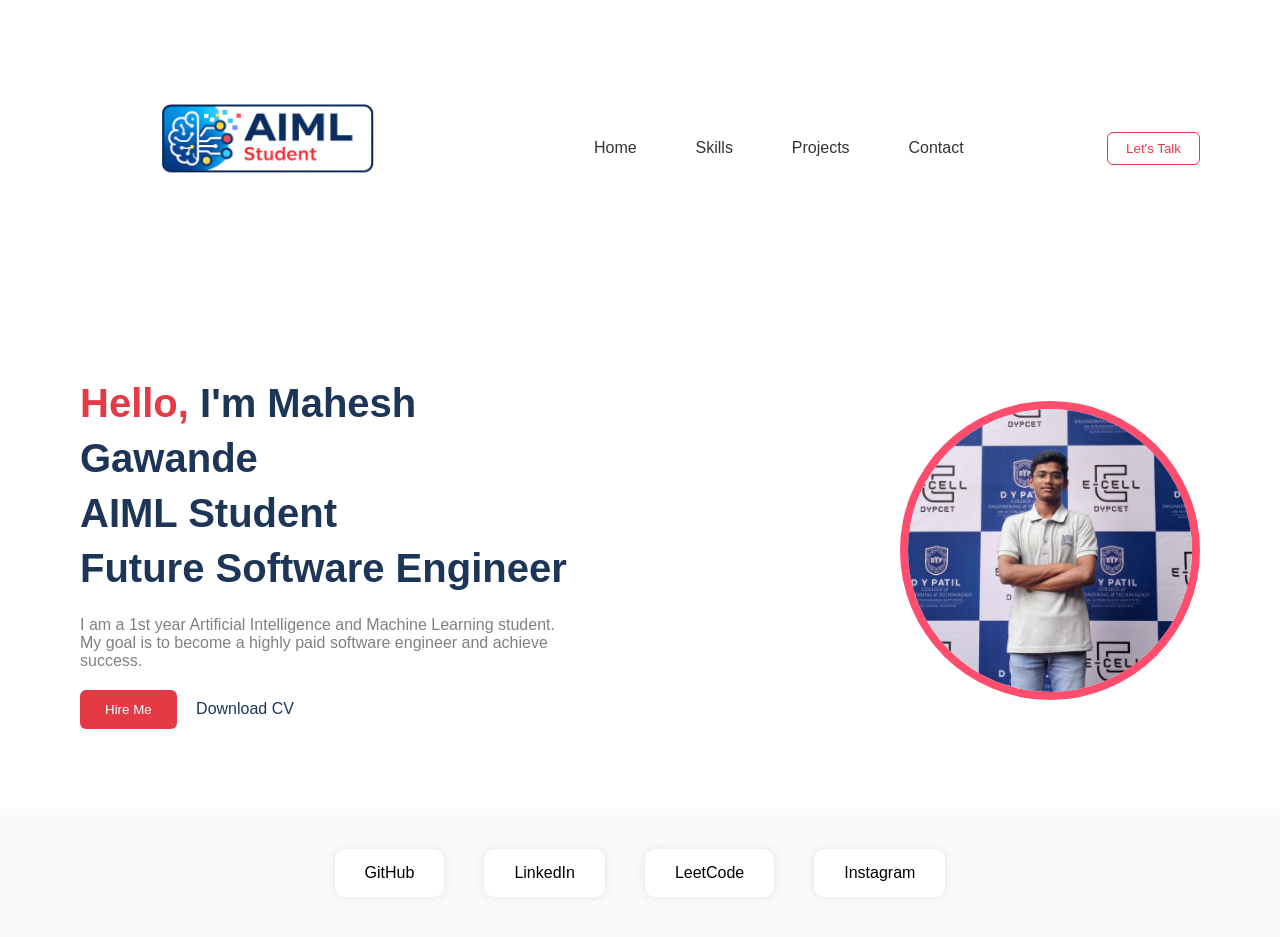
==== index.html @ 3572d0f9 "adding corect logo" ====
<!DOCTYPE html>
<html lang="en">
<head>
<meta charset="UTF-8">
<title>Mahesh Gawande Portfolio</title>

<style>



.logo img{

height:250px;

width:auto;

}



    /* Navbar hover animation */

.nav-links a{
text-decoration:none;
margin:0 15px;
color:#333;
transition:0.3s;
position:relative;
}

/* hover effect */

.nav-links a:hover{

color:#e63946;

transform:translateY(-5px);

}


/* Button hover */

.talk-btn{

border:1px solid #e63946;
padding:8px 18px;
border-radius:6px;
color:#e63946;
background:white;
cursor:pointer;

transition:0.3s;

}


.talk-btn:hover{

background:#e63946;

color:white;

transform:translateY(-5px);

}


/* Hire button */

.hire{

background:#e63946;
color:white;
border:none;
padding:12px 25px;
border-radius:6px;
cursor:pointer;

transition:0.3s;

}


.hire:hover{

transform:translateY(-5px);

box-shadow:0 10px 20px rgba(0,0,0,0.2);

}


/* Social hover */

.social div{

background:white;
padding:15px 30px;
border-radius:10px;
box-shadow:0 0 10px rgba(0,0,0,0.1);

transition:0.3s;

cursor:pointer;

}


.social div:hover{

transform:translateY(-8px);

color:#e63946;

box-shadow:0 15px 25px rgba(0,0,0,0.2);

}

*{
margin:0;
padding:0;
box-sizing:border-box;
font-family: Arial, Helvetica, sans-serif;
}

body{
background:#f5f5f5;
}

/* Navbar */

.navbar{
display:flex;
justify-content:space-between;
align-items:center;
padding:20px 80px;
background:white;
}

.logo{
font-weight:bold;
font-size:22px;
color:#e63946;
}

.nav-links a{
text-decoration:none;
margin:0 25px;
color:#333;
}

.talk-btn{
border:1px solid #e63946;
padding:8px 18px;
border-radius:6px;
color:#e63946;
background:white;
cursor:pointer;
}

/* Hero */

.hero{
display:flex;
justify-content:space-between;
align-items:center;
padding:80px;
background:white;
}

.hero-text{
max-width:500px;
}

.hero-text h1{
font-size:40px;
line-height:55px;
color:#1d3557;
}

.hero-text span{
color:#e63946;
}

.hero-text p{
margin:20px 0;
color:gray;
}

.buttons{
margin-top:20px;
}

.hire{
background:#e63946;
color:white;
border:none;
padding:12px 25px;
border-radius:6px;
cursor:pointer;
}

.cv{
margin-left:15px;
text-decoration:none;
color:#1d3557;
}

/* Image */

.hero-img img{
width:300px;
border-radius:50%;
border:8px solid #ff4d6d;
}

/* Social */

.social{
display:flex;
justify-content:center;
gap:40px;
padding:40px;
background:#fafafa;
}

.social div{
background:white;
padding:15px 30px;
border-radius:10px;
box-shadow:0 0 10px rgba(0,0,0,0.1);
}

</style>

</head>
<body>


<!-- Navbar -->

<div class="navbar">

<div class="logo">
<img src="aiml logo.png" alt="aiml logo">
</div>

<div class="nav-links">
<a href="#">Home</a>&nbsp;
<a href="#">Skills</a>&nbsp;
<a href="#">Projects</a>&nbsp;
<a href="#">Contact</a>&nbsp;
</div>

<button class="talk-btn">Let's Talk</button>

</div>



<!-- Hero -->

<div class="hero">

<div class="hero-text">

<h1>

<span>Hello,</span> I'm Mahesh Gawande <br>

AIML Student <br>

Future Software Engineer

</h1>

<p>

I am a 1st year Artificial Intelligence and Machine Learning student.
My goal is to become a highly paid software engineer and achieve success.

</p>

<div class="buttons">

<button class="hire">Hire Me</button>

<a href="#" class="cv">Download CV</a>

</div>

</div>


<div class="hero-img">

<img src="maheshpp.jpg" alt="Mahesh">

</div>

</div>



<!-- Social -->

<div class="social">

<div>GitHub</div>

<div>LinkedIn</div>

<div>LeetCode</div>

<div>Instagram</div>

</div>


</body>
</html>
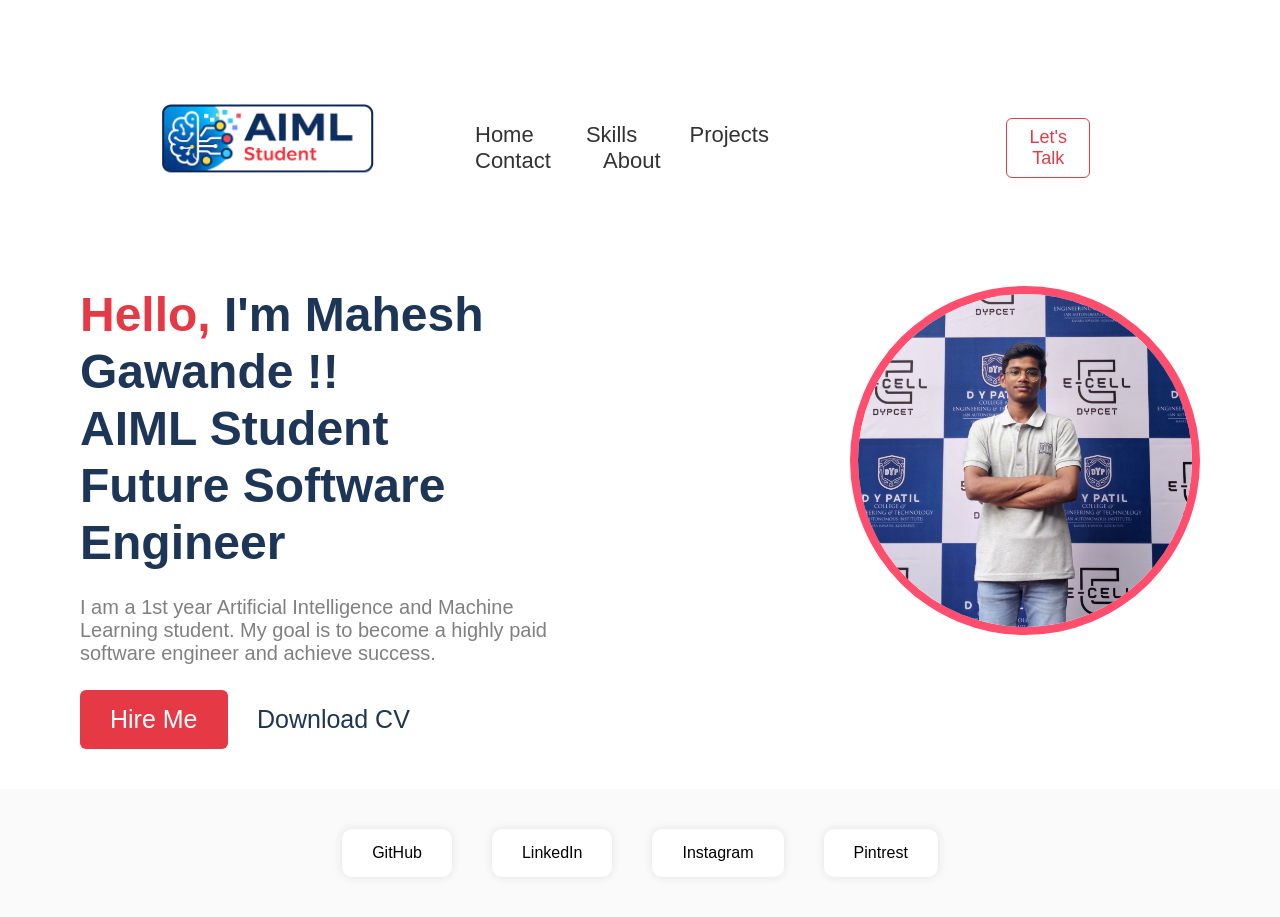
==== commit ceb6e8a7: "updated portfolio" ====
--- a/index.html
+++ b/index.html
@@ -111,7 +111,7 @@
 
 transform:translateY(-8px);
 
-color:#e63946;
+color:#cf5660;
 
 box-shadow:0 15px 25px rgba(0,0,0,0.2);
 
@@ -125,7 +125,7 @@
 }
 
 body{
-background:#f5f5f5;
+background:#ffffff;
 }
 
 /* Navbar */
@@ -136,17 +136,22 @@
 align-items:center;
 padding:20px 80px;
 background:white;
+font-size: 22px;
 }
 
 .logo{
 font-weight:bold;
-font-size:22px;
-color:#e63946;
+font-size:25px;
+color:#e63946;
+}
+
+.nav-links{
+margin-right:200px;
 }
 
 .nav-links a{
 text-decoration:none;
-margin:0 25px;
+margin:0 20px;
 color:#333;
 }
 
@@ -157,8 +162,10 @@
 color:#e63946;
 background:white;
 cursor:pointer;
-}
-
+margin-right:110px;
+font-size: 18px;
+
+}
 /* Hero */
 
 .hero{
@@ -167,15 +174,17 @@
 align-items:center;
 padding:80px;
 background:white;
+
 }
 
 .hero-text{
 max-width:500px;
+margin-top:-90px;
 }
 
 .hero-text h1{
-font-size:40px;
-line-height:55px;
+font-size:48px;
+line-height:57px;
 color:#1d3557;
 }
 
@@ -184,35 +193,39 @@
 }
 
 .hero-text p{
-margin:20px 0;
+margin:25px 0;
 color:gray;
+font-size:20px;
 }
 
 .buttons{
-margin-top:20px;
+margin-top:10px;
 }
 
 .hire{
 background:#e63946;
 color:white;
 border:none;
-padding:12px 25px;
+padding:15px 30px;
 border-radius:6px;
 cursor:pointer;
+font-size: 25px;
 }
 
 .cv{
-margin-left:15px;
+margin-left:25px;
 text-decoration:none;
 color:#1d3557;
+font-size: 25px;
 }
 
 /* Image */
 
 .hero-img img{
-width:300px;
+width:350px;
 border-radius:50%;
 border:8px solid #ff4d6d;
+margin-top:-200px;
 }
 
 /* Social */
@@ -223,6 +236,7 @@
 gap:40px;
 padding:40px;
 background:#fafafa;
+margin-top:-40px;
 }
 
 .social div{
@@ -251,6 +265,7 @@
 <a href="#">Skills</a>&nbsp;
 <a href="#">Projects</a>&nbsp;
 <a href="#">Contact</a>&nbsp;
+<a href="#">About</a>
 </div>
 
 <button class="talk-btn">Let's Talk</button>
@@ -267,7 +282,7 @@
 
 <h1>
 
-<span>Hello,</span> I'm Mahesh Gawande <br>
+<span>Hello,</span> I'm Mahesh Gawande !!<br>
 
 AIML Student <br>
 
@@ -311,9 +326,9 @@
 
 <div>LinkedIn</div>
 
-<div>LeetCode</div>
-
 <div>Instagram</div>
+
+<div>Pintrest</div>
 
 </div>
 
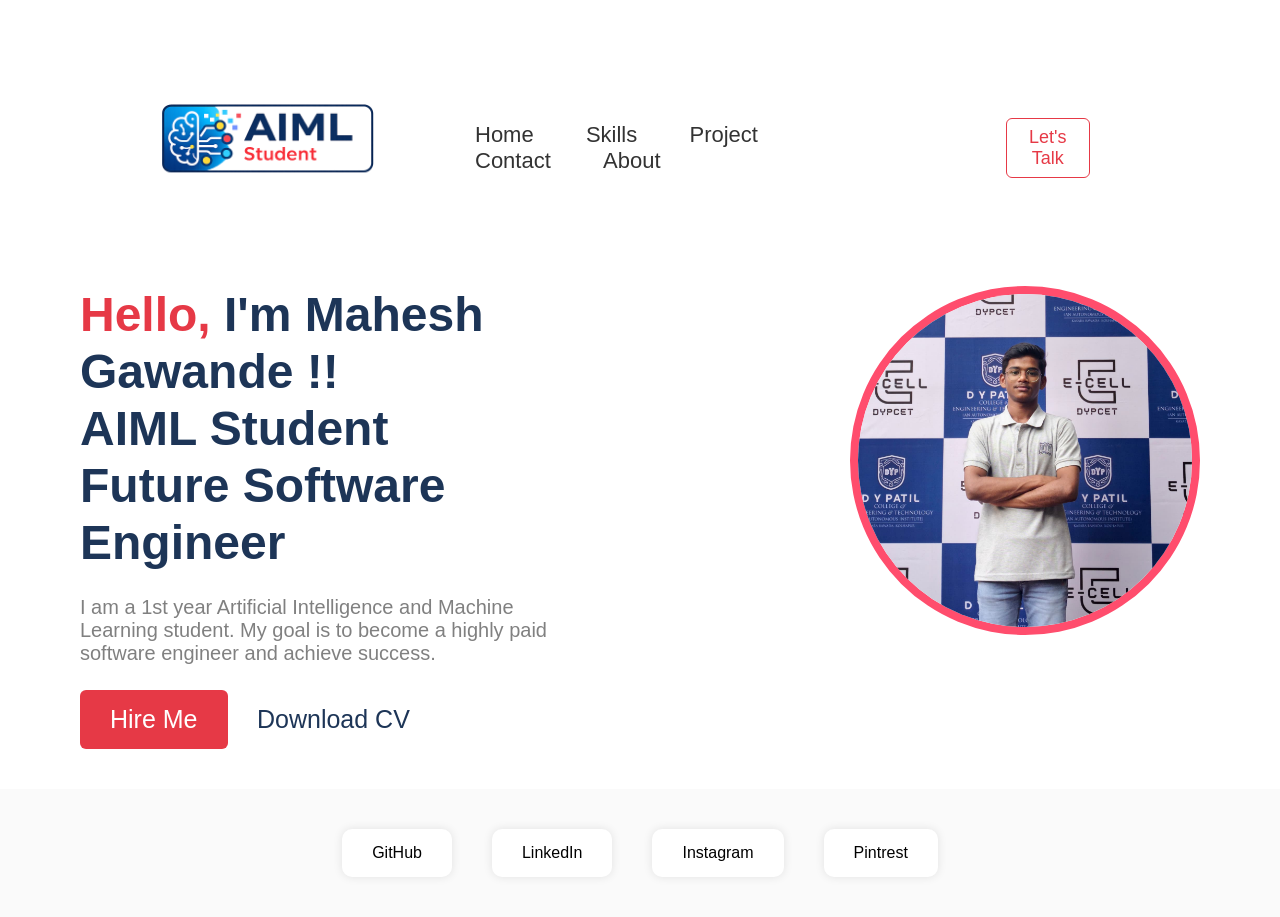
==== commit e4be667f: "adding details" ====
--- a/index.html
+++ b/index.html
@@ -246,6 +246,87 @@
 box-shadow:0 0 10px rgba(0,0,0,0.1);
 }
 
+
+/* ===== PAGE LOAD ANIMATION ===== */
+
+.hero-text{
+animation: slideLeft 1.5s ease forwards;
+opacity:0;
+}
+
+.hero-img{
+animation: slideRight 1.5s ease forwards;
+opacity:0;
+}
+
+.navbar{
+animation: slideDown 1s ease forwards;
+opacity:0;
+}
+
+.social{
+animation: slideUp 1.5s ease forwards;
+opacity:0;
+}
+
+/* KEYFRAMES */
+
+@keyframes slideLeft{
+
+from{
+transform:translateX(-200px);
+opacity:0;
+}
+
+to{
+transform:translateX(0);
+opacity:1;
+}
+
+}
+
+@keyframes slideRight{
+
+from{
+transform:translateX(200px);
+opacity:0;
+}
+
+to{
+transform:translateX(0);
+opacity:1;
+}
+
+}
+
+@keyframes slideDown{
+
+from{
+transform:translateY(-100px);
+opacity:0;
+}
+
+to{
+transform:translateY(0);
+opacity:1;
+}
+
+}
+
+@keyframes slideUp{
+
+from{
+transform:translateY(100px);
+opacity:0;
+}
+
+to{
+transform:translateY(0);
+opacity:1;
+}
+
+}
+
 </style>
 
 </head>
@@ -262,11 +343,13 @@
 
 <div class="nav-links">
 <a href="#">Home</a>&nbsp;
-<a href="#">Skills</a>&nbsp;
-<a href="#">Projects</a>&nbsp;
-<a href="#">Contact</a>&nbsp;
+<a href="/portfolio/skills.html">Skills</a>&nbsp;
+<a href="/Portfolio/projects/project.html">Project</a>&nbsp;
+<a href="/Portfolio/contacts.html">Contact</a>&nbsp;
 <a href="#">About</a>
 </div>
+
+
 
 <button class="talk-btn">Let's Talk</button>
 
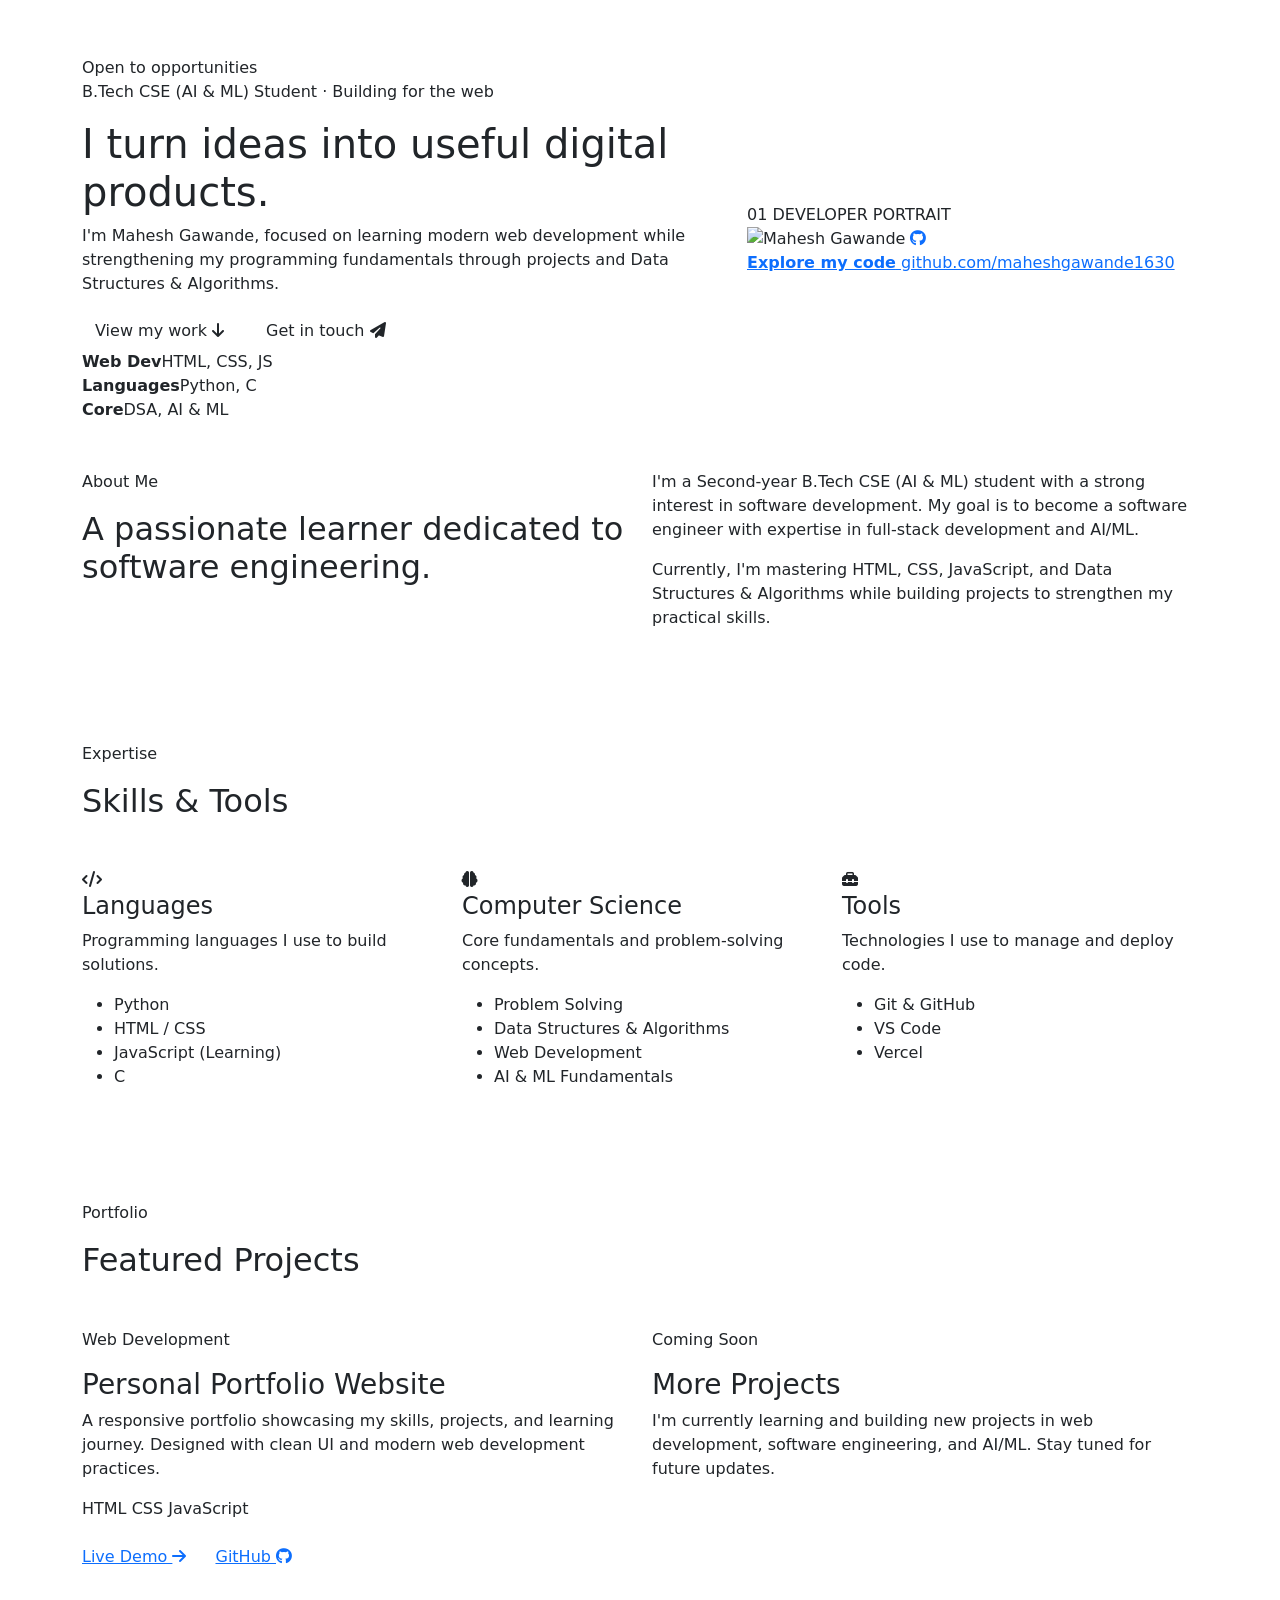
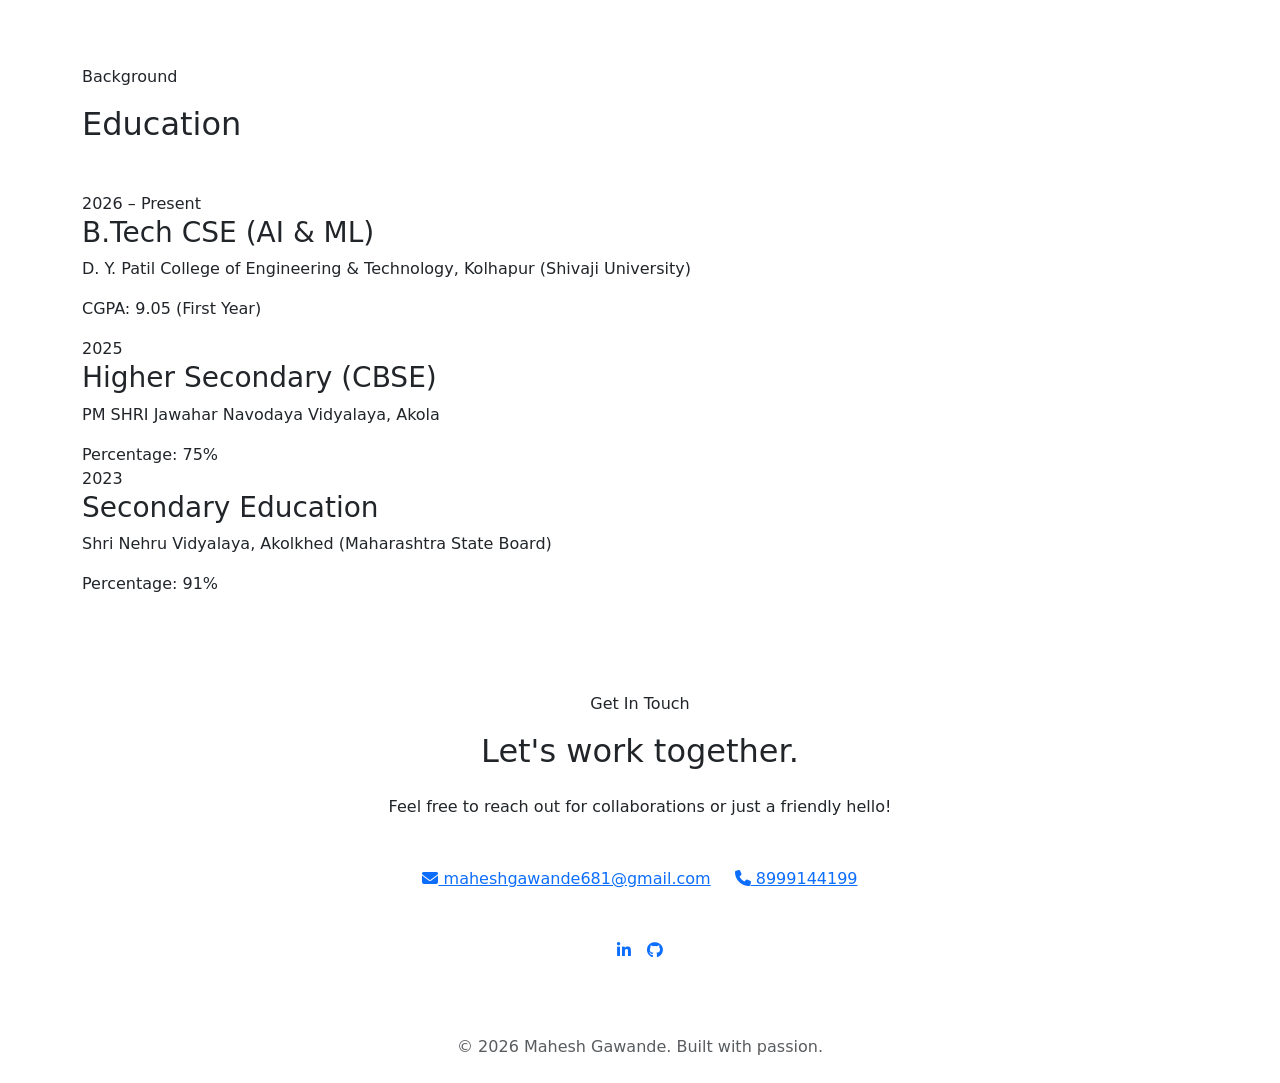
==== commit b93cef26: "Initial portfolio" ====
--- a/index.html
+++ b/index.html
@@ -1,420 +1,274 @@
 <!DOCTYPE html>
 <html lang="en">
 <head>
-<meta charset="UTF-8">
-<title>Mahesh Gawande Portfolio</title>
-
-<style>
-
-
-
-.logo img{
-
-height:250px;
-
-width:auto;
-
-}
-
-
-
-    /* Navbar hover animation */
-
-.nav-links a{
-text-decoration:none;
-margin:0 15px;
-color:#333;
-transition:0.3s;
-position:relative;
-}
-
-/* hover effect */
-
-.nav-links a:hover{
-
-color:#e63946;
-
-transform:translateY(-5px);
-
-}
-
-
-/* Button hover */
-
-.talk-btn{
-
-border:1px solid #e63946;
-padding:8px 18px;
-border-radius:6px;
-color:#e63946;
-background:white;
-cursor:pointer;
-
-transition:0.3s;
-
-}
-
-
-.talk-btn:hover{
-
-background:#e63946;
-
-color:white;
-
-transform:translateY(-5px);
-
-}
-
-
-/* Hire button */
-
-.hire{
-
-background:#e63946;
-color:white;
-border:none;
-padding:12px 25px;
-border-radius:6px;
-cursor:pointer;
-
-transition:0.3s;
-
-}
-
-
-.hire:hover{
-
-transform:translateY(-5px);
-
-box-shadow:0 10px 20px rgba(0,0,0,0.2);
-
-}
-
-
-/* Social hover */
-
-.social div{
-
-background:white;
-padding:15px 30px;
-border-radius:10px;
-box-shadow:0 0 10px rgba(0,0,0,0.1);
-
-transition:0.3s;
-
-cursor:pointer;
-
-}
-
-
-.social div:hover{
-
-transform:translateY(-8px);
-
-color:#cf5660;
-
-box-shadow:0 15px 25px rgba(0,0,0,0.2);
-
-}
-
-*{
-margin:0;
-padding:0;
-box-sizing:border-box;
-font-family: Arial, Helvetica, sans-serif;
-}
-
-body{
-background:#ffffff;
-}
-
-/* Navbar */
-
-.navbar{
-display:flex;
-justify-content:space-between;
-align-items:center;
-padding:20px 80px;
-background:white;
-font-size: 22px;
-}
-
-.logo{
-font-weight:bold;
-font-size:25px;
-color:#e63946;
-}
-
-.nav-links{
-margin-right:200px;
-}
-
-.nav-links a{
-text-decoration:none;
-margin:0 20px;
-color:#333;
-}
-
-.talk-btn{
-border:1px solid #e63946;
-padding:8px 18px;
-border-radius:6px;
-color:#e63946;
-background:white;
-cursor:pointer;
-margin-right:110px;
-font-size: 18px;
-
-}
-/* Hero */
-
-.hero{
-display:flex;
-justify-content:space-between;
-align-items:center;
-padding:80px;
-background:white;
-
-}
-
-.hero-text{
-max-width:500px;
-margin-top:-90px;
-}
-
-.hero-text h1{
-font-size:48px;
-line-height:57px;
-color:#1d3557;
-}
-
-.hero-text span{
-color:#e63946;
-}
-
-.hero-text p{
-margin:25px 0;
-color:gray;
-font-size:20px;
-}
-
-.buttons{
-margin-top:10px;
-}
-
-.hire{
-background:#e63946;
-color:white;
-border:none;
-padding:15px 30px;
-border-radius:6px;
-cursor:pointer;
-font-size: 25px;
-}
-
-.cv{
-margin-left:25px;
-text-decoration:none;
-color:#1d3557;
-font-size: 25px;
-}
-
-/* Image */
-
-.hero-img img{
-width:350px;
-border-radius:50%;
-border:8px solid #ff4d6d;
-margin-top:-200px;
-}
-
-/* Social */
-
-.social{
-display:flex;
-justify-content:center;
-gap:40px;
-padding:40px;
-background:#fafafa;
-margin-top:-40px;
-}
-
-.social div{
-background:white;
-padding:15px 30px;
-border-radius:10px;
-box-shadow:0 0 10px rgba(0,0,0,0.1);
-}
-
-
-/* ===== PAGE LOAD ANIMATION ===== */
-
-.hero-text{
-animation: slideLeft 1.5s ease forwards;
-opacity:0;
-}
-
-.hero-img{
-animation: slideRight 1.5s ease forwards;
-opacity:0;
-}
-
-.navbar{
-animation: slideDown 1s ease forwards;
-opacity:0;
-}
-
-.social{
-animation: slideUp 1.5s ease forwards;
-opacity:0;
-}
-
-/* KEYFRAMES */
-
-@keyframes slideLeft{
-
-from{
-transform:translateX(-200px);
-opacity:0;
-}
-
-to{
-transform:translateX(0);
-opacity:1;
-}
-
-}
-
-@keyframes slideRight{
-
-from{
-transform:translateX(200px);
-opacity:0;
-}
-
-to{
-transform:translateX(0);
-opacity:1;
-}
-
-}
-
-@keyframes slideDown{
-
-from{
-transform:translateY(-100px);
-opacity:0;
-}
-
-to{
-transform:translateY(0);
-opacity:1;
-}
-
-}
-
-@keyframes slideUp{
-
-from{
-transform:translateY(100px);
-opacity:0;
-}
-
-to{
-transform:translateY(0);
-opacity:1;
-}
-
-}
-
-</style>
-
+    <meta charset="UTF-8">
+    <meta name="viewport" content="width=device-width, initial-scale=1.0">
+    <title>Mahesh Gawande | B.Tech CSE (AI & ML) Student | Portfolio</title>
+    
+    <!-- Google Fonts -->
+    <link rel="preconnect" href="https://fonts.googleapis.com">
+    <link rel="preconnect" href="https://fonts.gstatic.com" crossorigin>
+    <link href="https://fonts.googleapis.com/css2?family=DM+Sans:wght@400;500;600;700&family=Manrope:wght@400;500;600;700;800&display=swap" rel="stylesheet">
+    
+    <!-- Bootstrap CSS (Reference used Bootstrap for layout) -->
+    <link href="https://cdn.jsdelivr.net/npm/bootstrap@5.3.0/dist/css/bootstrap.min.css" rel="stylesheet">
+    
+    <!-- Font Awesome -->
+    <link rel="stylesheet" href="https://cdnjs.cloudflare.com/ajax/libs/font-awesome/6.5.1/css/all.min.css">
+    
+    <!-- Custom CSS -->
+    <link rel="stylesheet" href="styles.css">
 </head>
 <body>
-
-
-<!-- Navbar -->
-
-<div class="navbar">
-
-<div class="logo">
-<img src="aiml logo.png" alt="aiml logo">
-</div>
-
-<div class="nav-links">
-<a href="#">Home</a>&nbsp;
-<a href="/portfolio/skills.html">Skills</a>&nbsp;
-<a href="/Portfolio/projects/project.html">Project</a>&nbsp;
-<a href="/Portfolio/contacts.html">Contact</a>&nbsp;
-<a href="#">About</a>
-</div>
-
-
-
-<button class="talk-btn">Let's Talk</button>
-
-</div>
-
-
-
-<!-- Hero -->
-
-<div class="hero">
-
-<div class="hero-text">
-
-<h1>
-
-<span>Hello,</span> I'm Mahesh Gawande !!<br>
-
-AIML Student <br>
-
-Future Software Engineer
-
-</h1>
-
-<p>
-
-I am a 1st year Artificial Intelligence and Machine Learning student.
-My goal is to become a highly paid software engineer and achieve success.
-
-</p>
-
-<div class="buttons">
-
-<button class="hire">Hire Me</button>
-
-<a href="#" class="cv">Download CV</a>
-
-</div>
-
-</div>
-
-
-<div class="hero-img">
-
-<img src="maheshpp.jpg" alt="Mahesh">
-
-</div>
-
-</div>
-
-
-
-<!-- Social -->
-
-<div class="social">
-
-<div>GitHub</div>
-
-<div>LinkedIn</div>
-
-<div>Instagram</div>
-
-<div>Pintrest</div>
-
-</div>
-
-
+    <div class="scroll-progress" aria-hidden="true"><span></span></div>
+    
+    <nav class="navbar navbar-expand-lg navbar-dark sticky-top" aria-label="Main navigation">
+        <div class="container">
+            <a class="navbar-brand" href="#home" aria-label="Mahesh Gawande home">
+                <span class="brand-mark">MG</span>
+                <span class="brand-copy">Mahesh Gawande<small>AI & ML Student</small></span>
+            </a>
+            <button class="navbar-toggler" type="button" data-bs-toggle="collapse" data-bs-target="#navbarNav"
+                aria-controls="navbarNav" aria-expanded="false" aria-label="Toggle navigation">
+                <span class="navbar-toggler-icon"></span>
+            </button>
+            <div class="collapse navbar-collapse" id="navbarNav">
+                <ul class="navbar-nav ms-auto">
+                    <li class="nav-item"><a class="nav-link active" href="#home">Home</a></li>
+                    <li class="nav-item"><a class="nav-link" href="#about">About</a></li>
+                    <li class="nav-item"><a class="nav-link" href="#skills">Skills</a></li>
+                    <li class="nav-item"><a class="nav-link" href="#projects">Projects</a></li>
+                    <li class="nav-item"><a class="nav-link" href="#education">Education</a></li>
+                    <li class="nav-item"><a class="nav-link" href="#contact">Contact</a></li>
+                </ul>
+            </div>
+        </div>
+    </nav>
+
+    <main>
+        <section id="home" class="hero-section d-flex align-items-center">
+            <div class="container">
+                <div class="row align-items-center gy-5 flex-column-reverse flex-lg-row">
+                    <div class="col-lg-7 fade-in-up">
+                        <div class="availability-pill"><span></span> Open to opportunities</div>
+                        <p class="hero-kicker">B.Tech CSE (AI & ML) Student · Building for the web</p>
+                        <h1 class="hero-title">I turn ideas into <span>useful digital products.</span></h1>
+                        <p class="hero-description">
+                            I'm Mahesh Gawande, focused on learning modern web development while strengthening my programming fundamentals through projects and Data Structures & Algorithms.
+                        </p>
+                        <div class="hero-actions d-flex gap-3 flex-wrap">
+                            <a href="#projects" class="btn custom-btn custom-btn-primary">
+                                View my work <i class="fa-solid fa-arrow-down"></i>
+                            </a>
+                            <a href="#contact" class="btn custom-btn">
+                                Get in touch <i class="fa-solid fa-paper-plane"></i>
+                            </a>
+                        </div>
+                        <div class="hero-meta">
+                            <div><strong>Web Dev</strong><span>HTML, CSS, JS</span></div>
+                            <div><strong>Languages</strong><span>Python, C</span></div>
+                            <div><strong>Core</strong><span>DSA, AI & ML</span></div>
+                        </div>
+                    </div>
+                    <div class="col-lg-5 fade-in-up">
+                        <div class="hero-portrait-wrapper">
+                            <div class="portrait-frame">
+                                <span class="frame-num">01</span>
+                                <span class="frame-label">DEVELOPER PORTRAIT</span>
+                            </div>
+                            <div class="portrait-image-container">
+                                <img src="assets/myphoto.png" alt="Mahesh Gawande" class="hero-portrait">
+                                <a href="https://github.com/maheshgawande1630" target="_blank" rel="noopener noreferrer" class="github-badge">
+                                    <i class="fa-brands fa-github"></i>
+                                    <div>
+                                        <strong>Explore my code</strong>
+                                        <span>github.com/maheshgawande1630</span>
+                                    </div>
+                                </a>
+                            </div>
+                        </div>
+                    </div>
+                </div>
+            </div>
+        </section>
+
+        <section id="about" class="about-section py-5 section-padding">
+            <div class="container">
+                <div class="row">
+                    <div class="col-lg-6">
+                        <p class="section-kicker">About Me</p>
+                        <h2 class="section-title">A passionate learner dedicated to software engineering.</h2>
+                    </div>
+                    <div class="col-lg-6">
+                        <div class="about-text">
+                            <p>I'm a Second-year B.Tech CSE (AI & ML) student with a strong interest in software development. My goal is to become a software engineer with expertise in full-stack development and AI/ML.</p>
+                            <p>Currently, I'm mastering HTML, CSS, JavaScript, and Data Structures & Algorithms while building projects to strengthen my practical skills.</p>
+                        </div>
+                    </div>
+                </div>
+            </div>
+        </section>
+
+        <section id="skills" class="skills-section bg-alt py-5 section-padding">
+            <div class="container">
+                <p class="section-kicker">Expertise</p>
+                <h2 class="section-title mb-5">Skills & Tools</h2>
+                
+                <div class="row g-4">
+                    <div class="col-md-4">
+                        <div class="skill-card">
+                            <div class="icon"><i class="fa-solid fa-code"></i></div>
+                            <h4>Languages</h4>
+                            <p>Programming languages I use to build solutions.</p>
+                            <ul>
+                                <li>Python</li>
+                                <li>HTML / CSS</li>
+                                <li>JavaScript (Learning)</li>
+                                <li>C</li>
+                            </ul>
+                        </div>
+                    </div>
+                    
+                    <div class="col-md-4">
+                        <div class="skill-card">
+                            <div class="icon"><i class="fa-solid fa-brain"></i></div>
+                            <h4>Computer Science</h4>
+                            <p>Core fundamentals and problem-solving concepts.</p>
+                            <ul>
+                                <li>Problem Solving</li>
+                                <li>Data Structures & Algorithms</li>
+                                <li>Web Development</li>
+                                <li>AI & ML Fundamentals</li>
+                            </ul>
+                        </div>
+                    </div>
+                    
+                    <div class="col-md-4">
+                        <div class="skill-card">
+                            <div class="icon"><i class="fa-solid fa-toolbox"></i></div>
+                            <h4>Tools</h4>
+                            <p>Technologies I use to manage and deploy code.</p>
+                            <ul>
+                                <li>Git & GitHub</li>
+                                <li>VS Code</li>
+                                <li>Vercel</li>
+                            </ul>
+                        </div>
+                    </div>
+                </div>
+            </div>
+        </section>
+
+        <section id="projects" class="projects-section py-5 section-padding">
+            <div class="container">
+                <p class="section-kicker">Portfolio</p>
+                <h2 class="section-title mb-5">Featured Projects</h2>
+                
+                <div class="row g-4">
+                    <!-- Project 1 -->
+                    <div class="col-lg-6">
+                        <div class="project-card">
+                            <div class="project-content">
+                                <p class="project-type">Web Development</p>
+                                <h3>Personal Portfolio Website</h3>
+                                <p class="project-desc">A responsive portfolio showcasing my skills, projects, and learning journey. Designed with clean UI and modern web development practices.</p>
+                                <div class="tech-stack">
+                                    <span>HTML</span>
+                                    <span>CSS</span>
+                                    <span>JavaScript</span>
+                                </div>
+                                <div class="project-links mt-4">
+                                    <a href="https://github.com/maheshgawande1630/Portfolio" target="_blank" class="custom-link">Live Demo <i class="fa-solid fa-arrow-right"></i></a>
+                                    <a href="https://github.com/maheshgawande1630/Portfolio" target="_blank" class="custom-link ms-4">GitHub <i class="fa-brands fa-github"></i></a>
+                                </div>
+                            </div>
+                        </div>
+                    </div>
+
+                    <!-- Project 2 -->
+                    <div class="col-lg-6">
+                        <div class="project-card">
+                            <div class="project-content">
+                                <p class="project-type">Coming Soon</p>
+                                <h3>More Projects</h3>
+                                <p class="project-desc">I'm currently learning and building new projects in web development, software engineering, and AI/ML. Stay tuned for future updates.</p>
+                                <div class="loader mt-4">
+                                    <div class="dot"></div>
+                                    <div class="dot"></div>
+                                    <div class="dot"></div>
+                                </div>
+                            </div>
+                        </div>
+                    </div>
+                </div>
+            </div>
+        </section>
+
+        <section id="education" class="education-section bg-alt py-5 section-padding">
+            <div class="container">
+                <p class="section-kicker">Background</p>
+                <h2 class="section-title mb-5">Education</h2>
+                
+                <div class="timeline">
+                    <!-- Item 1 -->
+                    <div class="timeline-item">
+                        <div class="timeline-date">2026 – Present</div>
+                        <div class="timeline-content">
+                            <h3>B.Tech CSE (AI & ML)</h3>
+                            <p class="institution">D. Y. Patil College of Engineering & Technology, Kolhapur (Shivaji University)</p>
+                            <p class="grade">CGPA: 9.05 (First Year)</p>
+                        </div>
+                    </div>
+                    
+                    <!-- Item 2 -->
+                    <div class="timeline-item">
+                        <div class="timeline-date">2025</div>
+                        <div class="timeline-content">
+                            <h3>Higher Secondary (CBSE)</h3>
+                            <p class="institution">PM SHRI Jawahar Navodaya Vidyalaya, Akola</p>
+                            <span class="score">Percentage: 75%</span>
+                        </div>
+                    </div>
+                    
+                    <!-- Item 3 -->
+                    <div class="timeline-item">
+                        <div class="timeline-date">2023</div>
+                        <div class="timeline-content">
+                            <h3>Secondary Education</h3>
+                            <p class="institution">Shri Nehru Vidyalaya, Akolkhed (Maharashtra State Board)</p>
+                            <span class="score">Percentage: 91%</span>
+                        </div>
+                    </div>
+                </div>
+            </div>
+        </section>
+
+        <section id="contact" class="contact-section py-5 section-padding">
+            <div class="container text-center">
+                <p class="section-kicker">Get In Touch</p>
+                <h2 class="hero-title mb-4">Let's work <span>together.</span></h2>
+                <p class="hero-description mx-auto mb-5">Feel free to reach out for collaborations or just a friendly hello!</p>
+                
+                <div class="contact-details d-flex justify-content-center gap-4 flex-wrap mb-5">
+                    <a href="mailto:maheshgawande681@gmail.com" class="contact-link"><i class="fa-solid fa-envelope"></i> maheshgawande681@gmail.com</a>
+                    <a href="tel:8999144199" class="contact-link"><i class="fa-solid fa-phone"></i> 8999144199</a>
+                </div>
+                
+                <div class="social-links d-flex justify-content-center gap-3">
+                    <a href="https://linkedin.com/in/mahesh-gawande-583196369" target="_blank" class="social-btn"><i class="fa-brands fa-linkedin-in"></i></a>
+                    <a href="https://github.com/maheshgawande1630" target="_blank" class="social-btn"><i class="fa-brands fa-github"></i></a>
+                </div>
+            </div>
+        </section>
+    </main>
+
+    <footer class="footer py-4 text-center">
+        <div class="container">
+            <p class="mb-0 text-muted">&copy; 2026 Mahesh Gawande. Built with passion.</p>
+        </div>
+    </footer>
+
+    <script src="https://cdn.jsdelivr.net/npm/bootstrap@5.3.0/dist/js/bootstrap.bundle.min.js"></script>
+    <script src="script.js"></script>
 </body>
-</html>+</html>
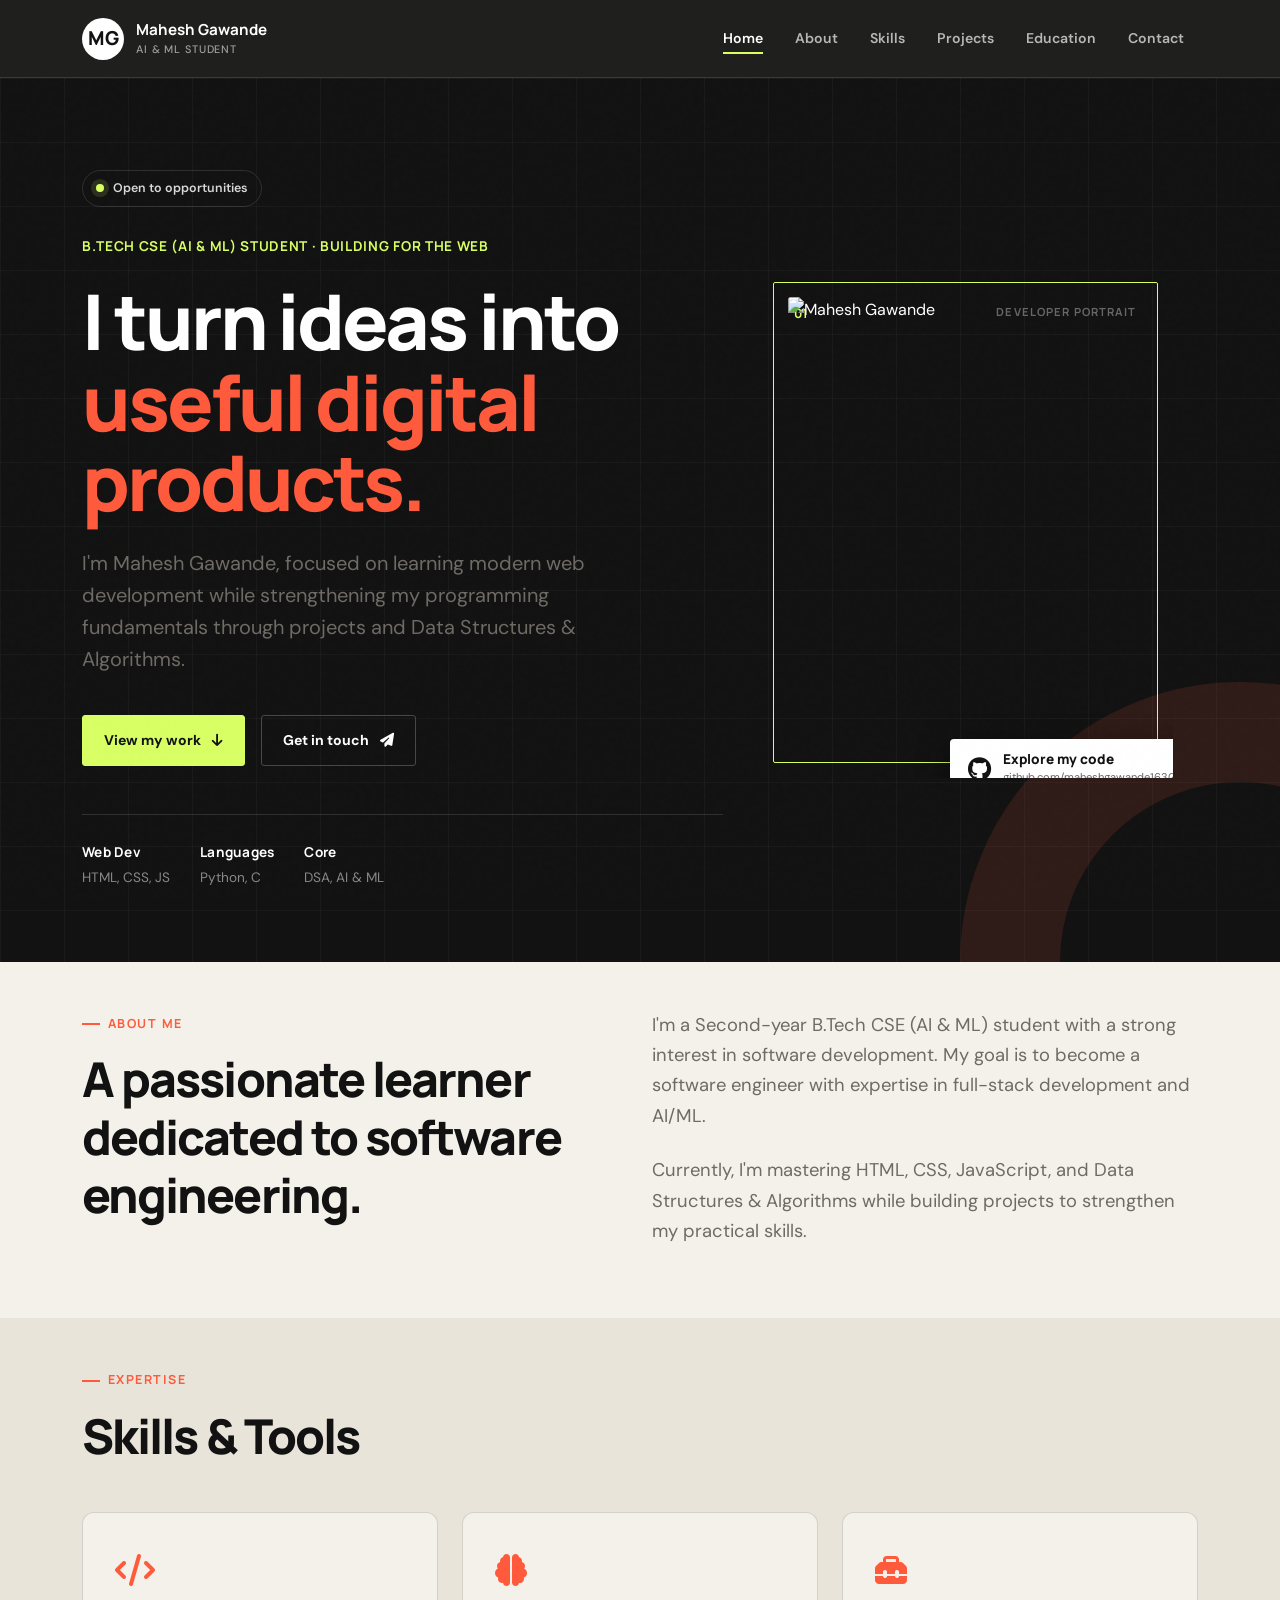
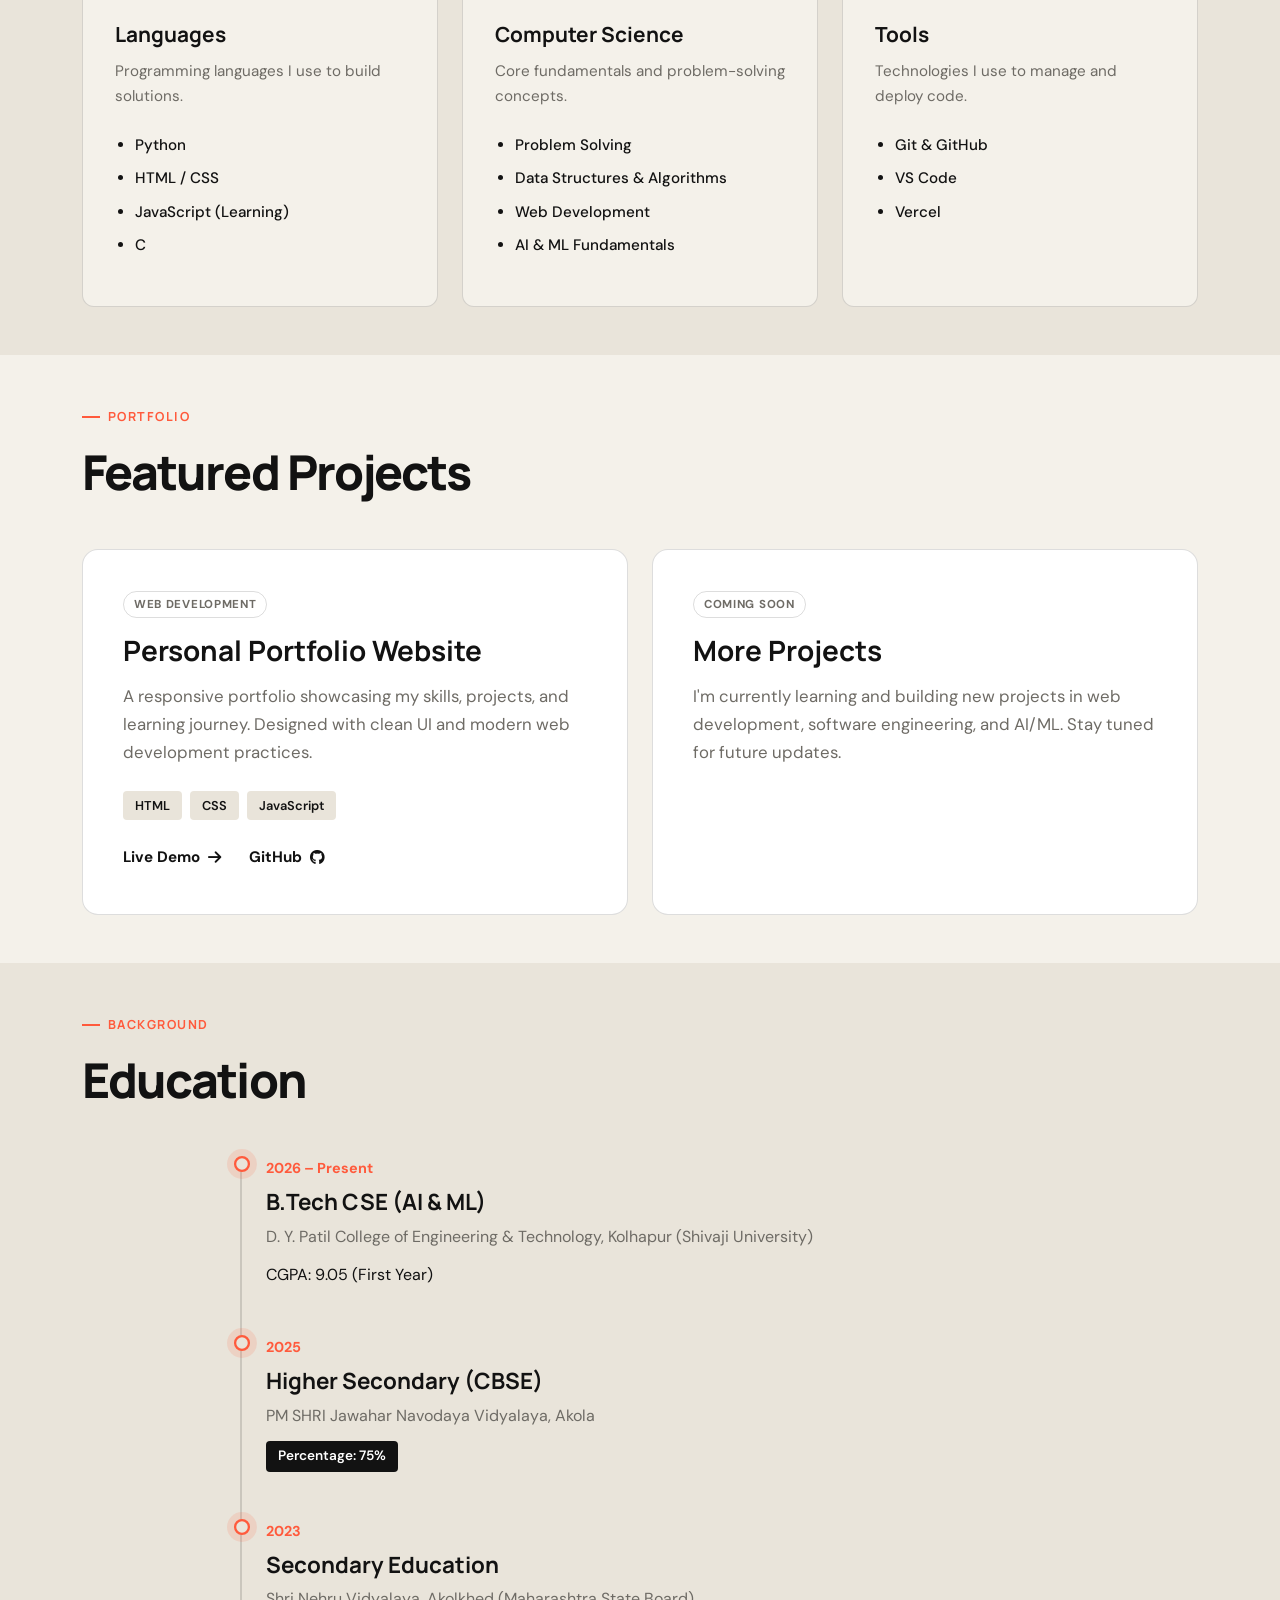
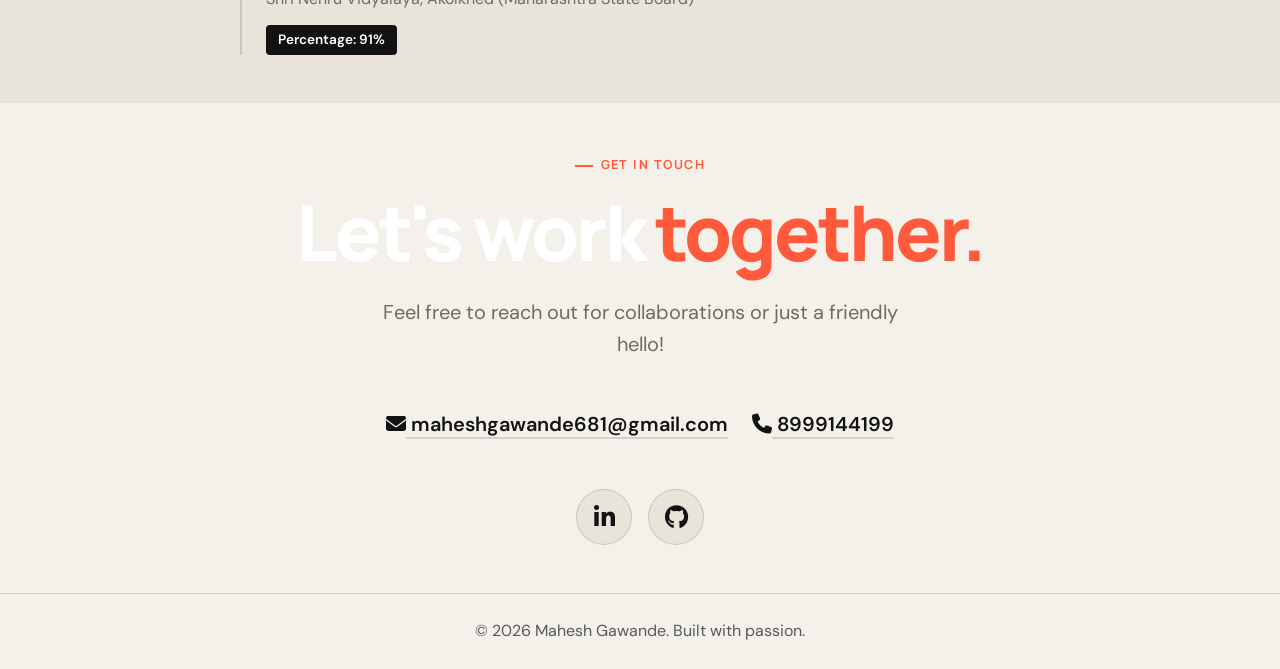
==== commit a04610e3: "Modified Index.html" ====
--- a/index.html
+++ b/index.html
@@ -17,7 +17,7 @@
     <link rel="stylesheet" href="https://cdnjs.cloudflare.com/ajax/libs/font-awesome/6.5.1/css/all.min.css">
     
     <!-- Custom CSS -->
-    <link rel="stylesheet" href="styles.css">
+    <link rel="stylesheet" href="style.css">
 </head>
 <body>
     <div class="scroll-progress" aria-hidden="true"><span></span></div>
--- a/style.css
+++ b/style.css
@@ -0,0 +1,743 @@
+@import url('https://fonts.googleapis.com/css2?family=DM+Sans:wght@400;500;600;700&family=Manrope:wght@400;500;600;700;800&display=swap');
+
+:root {
+    --ink: #121212;
+    --paper: #f4f1ea;
+    --paper-deep: #e9e4da;
+    --accent: #ff5a3c;
+    --lime: #d8ff63;
+    --muted: #6e6b65;
+    --line: rgba(18, 18, 18, .14);
+    --white-line: rgba(255, 255, 255, .12);
+    --display: "Manrope", sans-serif;
+    --body: "DM Sans", sans-serif;
+    --ease-out: cubic-bezier(.16, 1, .3, 1);
+    --ease-soft: cubic-bezier(.22, .61, .36, 1);
+}
+
+* { box-sizing: border-box; }
+html { scroll-behavior: smooth; }
+
+body {
+    margin: 0;
+    color: var(--ink);
+    background: var(--paper);
+    font-family: var(--body);
+    line-height: 1.65;
+    overflow-x: hidden;
+    cursor: default;
+}
+
+/* Subtle noise effect */
+body::before {
+    content: "";
+    position: fixed;
+    inset: 0;
+    z-index: 10;
+    pointer-events: none;
+    opacity: .23;
+    background-image: url("data:image/svg+xml,%3Csvg viewBox='0 0 180 180' xmlns='http://www.w3.org/2000/svg'%3E%3Cfilter id='n'%3E%3CfeTurbulence type='fractalNoise' baseFrequency='.9' numOctaves='3' stitchTiles='stitch'/%3E%3C/filter%3E%3Crect width='100%25' height='100%25' filter='url(%23n)' opacity='.06'/%3E%3C/svg%3E");
+}
+
+a { color: inherit; text-decoration: none; }
+button, a { -webkit-tap-highlight-color: transparent; }
+img { display: block; max-width: 100%; }
+section { scroll-margin-top: 78px; }
+
+::selection { background: var(--lime); color: var(--ink); }
+
+.scroll-progress {
+    position: fixed;
+    top: 0;
+    left: 0;
+    z-index: 1100;
+    width: 100%;
+    height: 3px;
+    pointer-events: none;
+}
+
+.scroll-progress span {
+    display: block;
+    width: 0;
+    height: 100%;
+    background: var(--lime);
+    box-shadow: 0 0 12px rgba(216, 255, 99, .7);
+    transition: width .12s linear;
+}
+
+.navbar {
+    min-height: 78px;
+    padding: 10px 0;
+    background: rgba(18, 18, 18, .94);
+    border-bottom: 1px solid var(--white-line);
+    backdrop-filter: blur(16px);
+    transition: background .35s ease, box-shadow .35s ease, padding .35s ease;
+}
+
+.navbar.is-scrolled {
+    padding: 4px 0;
+    background: rgba(14, 14, 14, .82);
+    box-shadow: 0 12px 34px rgba(0, 0, 0, .28);
+}
+
+.navbar-brand { display: flex; align-items: center; gap: 12px; color: #fff; }
+.navbar-brand:hover { color: #fff; }
+
+.brand-mark {
+    display: flex;
+    align-items: center;
+    justify-content: center;
+    width: 42px;
+    height: 42px;
+    background: #fff;
+    color: var(--ink);
+    font-weight: 800;
+    border-radius: 50%;
+    font-size: 1.2rem;
+    font-family: var(--display);
+    transition: transform .45s var(--ease-out), background .3s ease;
+}
+
+.navbar-brand:hover .brand-mark {
+    transform: rotate(-14deg) scale(1.08);
+    background: var(--lime);
+}
+
+.brand-copy { display: flex; flex-direction: column; font: 700 .95rem/1.2 var(--display); }
+.brand-copy small { margin-top: 3px; color: #9e9e9e; font: 500 .68rem var(--body); letter-spacing: .08em; text-transform: uppercase; }
+.navbar-nav { gap: 4px; }
+
+.navbar .nav-link {
+    position: relative;
+    padding: 9px 14px !important;
+    color: #b7b7b7;
+    font-size: .88rem;
+    font-weight: 600;
+    transition: color .25s ease;
+}
+
+.navbar .nav-link::after {
+    content: "";
+    position: absolute;
+    right: 14px;
+    bottom: 5px;
+    left: 14px;
+    height: 2px;
+    background: var(--lime);
+    transform: scaleX(0);
+    transform-origin: right;
+    transition: transform .3s var(--ease-out);
+}
+
+.navbar .nav-link:hover, .navbar .nav-link.active { color: #fff; }
+.navbar .nav-link:hover::after, .navbar .nav-link.active::after { transform: scaleX(1); transform-origin: left; }
+.navbar-toggler { border: 1px solid var(--white-line); transition: box-shadow .25s ease; }
+.navbar-toggler:focus { box-shadow: 0 0 0 3px rgba(216, 255, 99, .18); }
+
+/* ============ Custom cursor ============ */
+.cursor-dot, .cursor-ring {
+    position: fixed;
+    top: 0;
+    left: 0;
+    z-index: 1200;
+    pointer-events: none;
+    border-radius: 50%;
+    transform: translate(-50%, -50%);
+    will-change: transform;
+}
+.cursor-dot {
+    width: 7px;
+    height: 7px;
+    background: var(--accent);
+    opacity: 0;
+    transition: opacity .2s ease;
+}
+.cursor-ring {
+    width: 34px;
+    height: 34px;
+    border: 1.5px solid rgba(255, 90, 60, .55);
+    opacity: 0;
+    transition: opacity .2s ease, width .25s ease, height .25s ease, border-color .25s ease, background .25s ease;
+}
+.cursor-active .cursor-dot,
+.cursor-active .cursor-ring { opacity: 1; }
+.cursor-grow .cursor-ring {
+    width: 58px;
+    height: 58px;
+    background: rgba(216, 255, 99, .12);
+    border-color: var(--lime);
+}
+@media (hover: none), (pointer: coarse) {
+    .cursor-dot, .cursor-ring { display: none; }
+}
+
+/* Hero Section */
+.hero-section {
+    position: relative;
+    min-height: calc(100vh - 78px);
+    padding: 92px 0 72px;
+    color: #fff;
+    background:
+        linear-gradient(rgba(255,255,255,.035) 1px, transparent 1px),
+        linear-gradient(90deg, rgba(255,255,255,.035) 1px, transparent 1px),
+        var(--ink);
+    background-size: 64px 64px;
+    overflow: hidden;
+}
+
+.hero-section::after {
+    content: "";
+    position: absolute;
+    right: -240px;
+    bottom: -280px;
+    width: 560px;
+    height: 560px;
+    border: 100px solid rgba(255, 90, 60, .12);
+    border-radius: 50%;
+    animation: spin-slow 40s linear infinite;
+}
+
+@keyframes spin-slow {
+    to { transform: rotate(360deg); }
+}
+
+.hero-orb {
+    position: absolute;
+    border-radius: 50%;
+    filter: blur(2px);
+    pointer-events: none;
+    opacity: .55;
+    z-index: 0;
+}
+.hero-orb-1 {
+    top: 14%;
+    left: 6%;
+    width: 10px;
+    height: 10px;
+    background: var(--lime);
+    box-shadow: 0 0 24px 6px rgba(216, 255, 99, .5);
+    animation: float-orb 7s ease-in-out infinite;
+}
+.hero-orb-2 {
+    top: 62%;
+    left: 46%;
+    width: 6px;
+    height: 6px;
+    background: var(--accent);
+    box-shadow: 0 0 20px 6px rgba(255, 90, 60, .55);
+    animation: float-orb 9s ease-in-out infinite reverse;
+}
+@keyframes float-orb {
+    0%, 100% { transform: translate(0, 0); }
+    50% { transform: translate(18px, -26px); }
+}
+
+.hero-section .container { position: relative; z-index: 1; }
+
+/* Hero load-in choreography */
+.hero-anim > * {
+    opacity: 0;
+    transform: translateY(26px);
+    animation: hero-rise .8s var(--ease-out) forwards;
+}
+.hero-anim > .availability-pill { animation-delay: .05s; }
+.hero-anim > .hero-kicker      { animation-delay: .16s; }
+.hero-anim > .hero-title       { animation-delay: .26s; }
+.hero-anim > .hero-description { animation-delay: .42s; }
+.hero-anim > .hero-actions     { animation-delay: .56s; }
+.hero-anim > .hero-meta        { animation-delay: .7s; }
+
+@keyframes hero-rise {
+    to { opacity: 1; transform: translateY(0); }
+}
+
+.availability-pill {
+    display: inline-flex;
+    align-items: center;
+    gap: 9px;
+    margin-bottom: 28px;
+    padding: 7px 13px;
+    color: #d9d9d9;
+    border: 1px solid var(--white-line);
+    border-radius: 999px;
+    font-size: .78rem;
+    font-weight: 600;
+}
+
+.availability-pill span {
+    width: 8px;
+    height: 8px;
+    background: var(--lime);
+    border-radius: 50%;
+    box-shadow: 0 0 0 5px rgba(216,255,99,.12);
+    animation: pulse 2s infinite;
+}
+
+@keyframes pulse {
+    0% { box-shadow: 0 0 0 0 rgba(216,255,99,.4); }
+    70% { box-shadow: 0 0 0 10px rgba(216,255,99,0); }
+    100% { box-shadow: 0 0 0 0 rgba(216,255,99,0); }
+}
+
+.hero-kicker { font-family: var(--display); color: var(--lime); font-weight: 700; letter-spacing: .05em; text-transform: uppercase; font-size: 0.85rem; margin-bottom: 1.5rem; }
+
+.hero-title { font-size: clamp(3rem, 6vw, 5rem); font-family: var(--display); font-weight: 800; line-height: 1.05; letter-spacing: -0.04em; margin-bottom: 1.5rem; color: #fff; }
+
+.hero-title span, .accent-text { color: var(--accent); }
+
+/* Masked line reveal for hero title */
+.line-mask {
+    display: block;
+    overflow: hidden;
+}
+.line-inner {
+    display: inline-block;
+    transform: translateY(115%);
+    animation: line-up .9s var(--ease-out) forwards;
+}
+.line-mask:nth-child(1) .line-inner { animation-delay: .3s; }
+.line-mask:nth-child(2) .line-inner { animation-delay: .42s; }
+@keyframes line-up {
+    to { transform: translateY(0); }
+}
+
+.hero-description { font-size: 1.25rem; color: var(--muted); margin-bottom: 2.5rem; max-width: 540px; line-height: 1.6; }
+.hero-actions { margin-bottom: 48px; }
+
+/* Buttons: magnetic + sweep fill */
+.custom-btn {
+    position: relative;
+    display: inline-flex;
+    align-items: center;
+    justify-content: center;
+    gap: 11px;
+    min-height: 51px;
+    padding: 12px 21px;
+    color: #fff;
+    border: 1px solid #474747;
+    border-radius: 3px;
+    font-size: .88rem;
+    font-weight: 700;
+    overflow: hidden;
+    isolation: isolate;
+    transition: color .35s ease, border-color .35s ease, transform .25s var(--ease-out), box-shadow .35s ease;
+}
+
+.custom-btn::before {
+    content: "";
+    position: absolute;
+    inset: 0;
+    z-index: -1;
+    background: #fff;
+    transform: translateY(102%);
+    transition: transform .4s var(--ease-out);
+}
+
+.custom-btn:hover {
+    color: var(--ink);
+    border-color: #fff;
+    box-shadow: 0 14px 30px rgba(0, 0, 0, .3);
+}
+.custom-btn:hover::before { transform: translateY(0); }
+
+.custom-btn .btn-label { display: inline-flex; align-items: center; gap: 11px; transition: transform .3s ease; }
+.custom-btn:hover .btn-label i { transform: translateY(3px); }
+.custom-btn .btn-label i { transition: transform .3s ease; }
+
+.custom-btn-primary { color: var(--ink); background: var(--lime); border-color: var(--lime); }
+.custom-btn-primary::before { background: #e4ff91; }
+.custom-btn-primary:hover { color: var(--ink); border-color: #e4ff91; }
+.custom-btn-primary:hover .btn-label i { transform: translateY(3px) translateX(2px); }
+
+/* Magnetic hover wrapper — JS sets --mx/--my */
+.magnetic {
+    transform: translate(calc(var(--mx, 0) * 1px), calc(var(--my, 0) * 1px));
+    transition: transform .25s var(--ease-out);
+}
+
+.hero-meta { display: flex; flex-wrap: wrap; gap: 30px; padding-top: 26px; border-top: 1px solid var(--white-line); }
+.hero-meta div { display: flex; flex-direction: column; gap: 4px; }
+.hero-meta strong { font-size: .85rem; color: #fff; font-family: var(--display); letter-spacing: .02em; }
+.hero-meta span { font-size: .85rem; color: #888; }
+
+/* Scroll cue */
+.scroll-cue {
+    position: absolute;
+    left: 50%;
+    bottom: 22px;
+    z-index: 1;
+    width: 22px;
+    height: 36px;
+    border: 1.5px solid var(--white-line);
+    border-radius: 20px;
+    transform: translateX(-50%);
+}
+.scroll-cue span {
+    position: absolute;
+    top: 6px;
+    left: 50%;
+    width: 4px;
+    height: 8px;
+    background: var(--lime);
+    border-radius: 2px;
+    transform: translateX(-50%);
+    animation: scroll-cue-move 1.8s ease-in-out infinite;
+}
+@keyframes scroll-cue-move {
+    0% { opacity: 0; top: 6px; }
+    30% { opacity: 1; }
+    80% { opacity: 0; top: 20px; }
+    100% { opacity: 0; top: 6px; }
+}
+@media (max-width: 991px) { .scroll-cue { display: none; } }
+
+/* Hero Portrait Layout */
+.hero-portrait-wrapper {
+    position: relative;
+    max-width: 400px;
+    margin: 0 auto;
+    padding: 15px 0 0 15px;
+    perspective: 1000px;
+}
+
+.portrait-frame {
+    position: absolute;
+    top: 0;
+    left: 0;
+    width: calc(100% - 15px);
+    height: calc(100% - 15px);
+    border: 1px solid var(--lime);
+    border-radius: 2px;
+    pointer-events: none;
+    z-index: 1;
+    transition: transform .6s var(--ease-out);
+}
+
+.frame-num {
+    position: absolute;
+    top: 20px;
+    left: 20px;
+    color: var(--lime);
+    font-size: 0.8rem;
+    font-weight: 700;
+    font-family: var(--display);
+}
+
+.frame-label {
+    position: absolute;
+    top: 20px;
+    right: 20px;
+    color: #666;
+    font-size: 0.7rem;
+    font-weight: 700;
+    letter-spacing: 0.1em;
+    font-family: var(--display);
+}
+
+.portrait-image-container {
+    position: relative;
+    z-index: 2;
+    width: 100%;
+    transform-style: preserve-3d;
+    will-change: transform;
+    transition: transform .35s var(--ease-out);
+    overflow: hidden;
+    border-radius: 2px;
+}
+
+.portrait-shine {
+    position: absolute;
+    inset: 0;
+    z-index: 3;
+    pointer-events: none;
+    background: linear-gradient(115deg, transparent 40%, rgba(255,255,255,.28) 50%, transparent 60%);
+    transform: translateX(-120%);
+}
+.tilt-target:hover .portrait-shine {
+    animation: shine-sweep 1s ease forwards;
+}
+@keyframes shine-sweep {
+    to { transform: translateX(120%); }
+}
+
+.hero-portrait {
+    width: 100%;
+    height: auto;
+    aspect-ratio: 4/5;
+    object-fit: cover;
+    border-radius: 2px;
+    filter: grayscale(10%) contrast(110%);
+    transition: filter .5s ease, transform .5s var(--ease-out);
+}
+.tilt-target:hover .hero-portrait {
+    filter: grayscale(0%) contrast(112%);
+    transform: scale(1.04);
+}
+
+.github-badge {
+    position: absolute;
+    bottom: -20px;
+    right: -20px;
+    background: #fff;
+    color: var(--ink);
+    padding: 12px 18px;
+    display: flex;
+    align-items: center;
+    gap: 12px;
+    border-radius: 4px;
+    box-shadow: 0 10px 30px rgba(0,0,0,0.5);
+    z-index: 3;
+    transition: box-shadow .3s ease;
+}
+.github-badge:hover { box-shadow: 0 16px 38px rgba(216, 255, 99, .35); }
+
+.github-badge i {
+    font-size: 1.5rem;
+    transition: transform .4s var(--ease-out);
+}
+.github-badge:hover i { transform: rotate(-12deg) scale(1.15); }
+
+.github-badge div {
+    display: flex;
+    flex-direction: column;
+}
+
+.github-badge strong {
+    font-size: 0.85rem;
+    font-weight: 800;
+    font-family: var(--display);
+    line-height: 1.2;
+}
+
+.github-badge span {
+    font-size: 0.7rem;
+    color: #666;
+}
+
+@media (max-width: 991px) {
+    .hero-portrait-wrapper {
+        margin-top: 40px;
+        padding: 20px 0 0 20px;
+    }
+    .portrait-frame {
+        width: calc(100% - 20px);
+        height: calc(100% - 20px);
+    }
+    .github-badge {
+        bottom: -10px;
+        right: 0;
+    }
+}
+
+/* Sections */
+.section-padding { padding: 100px 0; }
+.bg-alt { background: var(--paper-deep); }
+.section-title { font-family: var(--display); font-size: clamp(2rem, 4vw, 3rem); font-weight: 800; letter-spacing: -.04em; color: var(--ink); }
+
+.section-kicker {
+    position: relative;
+    display: inline-block;
+    padding-left: 26px;
+    font-family: var(--display);
+    font-weight: 700;
+    font-size: .78rem;
+    letter-spacing: .12em;
+    text-transform: uppercase;
+    color: var(--accent);
+}
+.section-kicker::before {
+    content: "";
+    position: absolute;
+    left: 0;
+    top: 50%;
+    width: 18px;
+    height: 2px;
+    background: var(--accent);
+    transform: translateY(-50%) scaleX(0);
+    transform-origin: left;
+    transition: transform .5s var(--ease-out) .15s;
+}
+.section-kicker.is-visible::before { transform: translateY(-50%) scaleX(1); }
+
+/* ============ Scroll reveal system ============ */
+.reveal {
+    opacity: 0;
+    transform: translateY(36px);
+    transition: opacity .8s var(--ease-out), transform .8s var(--ease-out);
+    will-change: transform, opacity;
+}
+.reveal.is-visible { opacity: 1; transform: translateY(0); }
+
+.reveal-left { transform: translateX(-46px); }
+.reveal-left.is-visible { transform: translateX(0); }
+
+.reveal-right { transform: translateX(46px); }
+.reveal-right.is-visible { transform: translateX(0); }
+
+.reveal-stagger .reveal-item {
+    opacity: 0;
+    transform: translateY(36px) scale(.98);
+    transition: opacity .7s var(--ease-out), transform .7s var(--ease-out);
+}
+.reveal-stagger .reveal-item.is-visible { opacity: 1; transform: translateY(0) scale(1); }
+.reveal-stagger .col-md-4:nth-child(1) .reveal-item,
+.reveal-stagger .col-lg-6:nth-child(1) .reveal-item { transition-delay: .05s; }
+.reveal-stagger .col-md-4:nth-child(2) .reveal-item,
+.reveal-stagger .col-lg-6:nth-child(2) .reveal-item { transition-delay: .18s; }
+.reveal-stagger .col-md-4:nth-child(3) .reveal-item { transition-delay: .31s; }
+
+/* About Section */
+.about-text p { font-size: 1.15rem; color: var(--muted); margin-bottom: 1.5rem; }
+
+/* Skills Section */
+.skill-card {
+    padding: 32px;
+    background: var(--paper);
+    border: 1px solid var(--line);
+    border-radius: 12px;
+    height: 100%;
+    transition: transform .4s var(--ease-out), border-color .3s ease, box-shadow .4s ease;
+}
+.skill-card:hover { transform: translateY(-8px); border-color: var(--ink); box-shadow: 0 18px 38px rgba(0,0,0,0.08); }
+.skill-card .icon {
+    font-size: 2rem;
+    color: var(--accent);
+    margin-bottom: 24px;
+    display: inline-block;
+    transition: transform .45s var(--ease-out);
+}
+.skill-card:hover .icon { transform: rotate(-10deg) scale(1.15); }
+.skill-card h4 { font-family: var(--display); font-weight: 700; font-size: 1.3rem; margin-bottom: 12px; }
+.skill-card p { color: var(--muted); font-size: .95rem; margin-bottom: 24px; }
+.skill-card ul { padding-left: 20px; color: var(--ink); font-weight: 500; font-size: .95rem; }
+.skill-card li { margin-bottom: 8px; transition: transform .25s ease, color .25s ease; }
+.skill-card li:hover { transform: translateX(6px); color: var(--accent); }
+
+/* Projects */
+.project-card {
+    background: #fff;
+    border: 1px solid var(--line);
+    border-radius: 16px;
+    overflow: hidden;
+    height: 100%;
+    transition: transform .4s var(--ease-out), box-shadow .4s ease, border-color .3s ease;
+}
+.project-card:hover { transform: translateY(-10px); box-shadow: 0 22px 46px rgba(0,0,0,0.1); border-color: var(--ink); }
+.project-content { padding: 40px; }
+.project-content h3 { font-family: var(--display); font-size: 1.75rem; font-weight: 700; margin-bottom: 16px; }
+.project-desc { color: var(--muted); font-size: 1.05rem; margin-bottom: 24px; }
+
+.project-type {
+    display: inline-block;
+    padding: 3px 10px;
+    border: 1px solid var(--line);
+    border-radius: 999px;
+    font-size: .72rem;
+    font-weight: 700;
+    letter-spacing: .06em;
+    text-transform: uppercase;
+    color: var(--muted);
+}
+
+.tech-stack { display: flex; flex-wrap: wrap; gap: 8px; }
+.tech-stack span {
+    padding: 4px 12px;
+    background: var(--paper-deep);
+    color: var(--ink);
+    font-size: .8rem;
+    font-weight: 600;
+    border-radius: 4px;
+    transition: transform .25s var(--ease-out), background .25s ease, color .25s ease;
+}
+.tech-stack span:hover { transform: translateY(-3px); background: var(--ink); color: #fff; }
+
+.custom-link {
+    display: inline-flex;
+    align-items: center;
+    gap: 8px;
+    font-weight: 700;
+    font-size: .95rem;
+    color: var(--ink);
+    border-bottom: 2px solid transparent;
+    padding-bottom: 2px;
+    transition: color .25s ease, border-color .25s ease, gap .25s ease;
+}
+.custom-link i { transition: transform .3s var(--ease-out); }
+.custom-link:hover { color: var(--accent); border-color: var(--accent); }
+.custom-link:hover i { transform: translateX(4px); }
+
+/* Timeline (Education) */
+.timeline { position: relative; max-width: 800px; margin: 0 auto; padding-left: 24px; border-left: 2px solid var(--line); }
+.timeline-fill {
+    position: absolute;
+    top: 0;
+    left: -2px;
+    width: 2px;
+    height: 0%;
+    background: var(--accent);
+    transition: height .1s linear;
+}
+.timeline-item { position: relative; margin-bottom: 48px; }
+.timeline-item:last-child { margin-bottom: 0; }
+.timeline-item::before {
+    content: '';
+    position: absolute;
+    left: -31px;
+    top: 0;
+    width: 14px;
+    height: 14px;
+    background: var(--paper-deep);
+    border: 2px solid var(--accent);
+    border-radius: 50%;
+    transition: transform .4s var(--ease-out), box-shadow .4s ease;
+}
+.timeline-item.is-visible::before {
+    transform: scale(1.15);
+    box-shadow: 0 0 0 6px rgba(255, 90, 60, .14);
+}
+.timeline-date { font-weight: 700; color: var(--accent); margin-bottom: 8px; font-size: .9rem; }
+.timeline-content { transition: transform .35s var(--ease-out); }
+.timeline-item:hover .timeline-content { transform: translateX(6px); }
+.timeline-content h3 { font-family: var(--display); font-size: 1.4rem; font-weight: 700; margin-bottom: 8px; }
+.timeline-content .institution { color: var(--muted); margin-bottom: 12px; }
+.timeline-content .score { display: inline-block; padding: 4px 12px; background: var(--ink); color: #fff; font-size: .85rem; font-weight: 600; border-radius: 4px; transition: background .3s ease; }
+.timeline-item:hover .timeline-content .score { background: var(--accent); }
+
+/* Contact */
+.contact-link { font-size: 1.25rem; font-weight: 600; color: var(--ink); text-decoration: underline; text-decoration-color: var(--line); text-underline-offset: 6px; transition: .2s ease; }
+.contact-link:hover { color: var(--accent); text-decoration-color: var(--accent); }
+.social-btn {
+    display: flex;
+    align-items: center;
+    justify-content: center;
+    width: 56px;
+    height: 56px;
+    background: var(--paper-deep);
+    color: var(--ink);
+    border-radius: 50%;
+    font-size: 1.5rem;
+    transition: background .35s ease, color .35s ease, transform .35s var(--ease-out), box-shadow .35s ease;
+    border: 1px solid var(--line);
+}
+.social-btn:hover { background: var(--ink); color: #fff; transform: translateY(-6px) scale(1.06); box-shadow: 0 14px 28px rgba(0,0,0,.18); }
+
+/* Loader */
+.loader { display: flex; gap: 8px; }
+.loader .dot { width: 10px; height: 10px; background: var(--accent); border-radius: 50%; animation: bounce 1.4s infinite ease-in-out both; }
+.loader .dot:nth-child(1) { animation-delay: -0.32s; }
+.loader .dot:nth-child(2) { animation-delay: -0.16s; }
+@keyframes bounce { 0%, 80%, 100% { transform: scale(0); } 40% { transform: scale(1); } }
+
+/* Footer */
+.footer { border-top: 1px solid var(--line); background: var(--paper); }
+
+/* Respect reduced motion */
+@media (prefers-reduced-motion: reduce) {
+    *, *::before, *::after {
+        animation-duration: .001ms !important;
+        animation-iteration-count: 1 !important;
+        transition-duration: .001ms !important;
+        scroll-behavior: auto !important;
+    }
+    .reveal, .reveal-item, .line-inner, .hero-anim > * { opacity: 1 !important; transform: none !important; }
+}
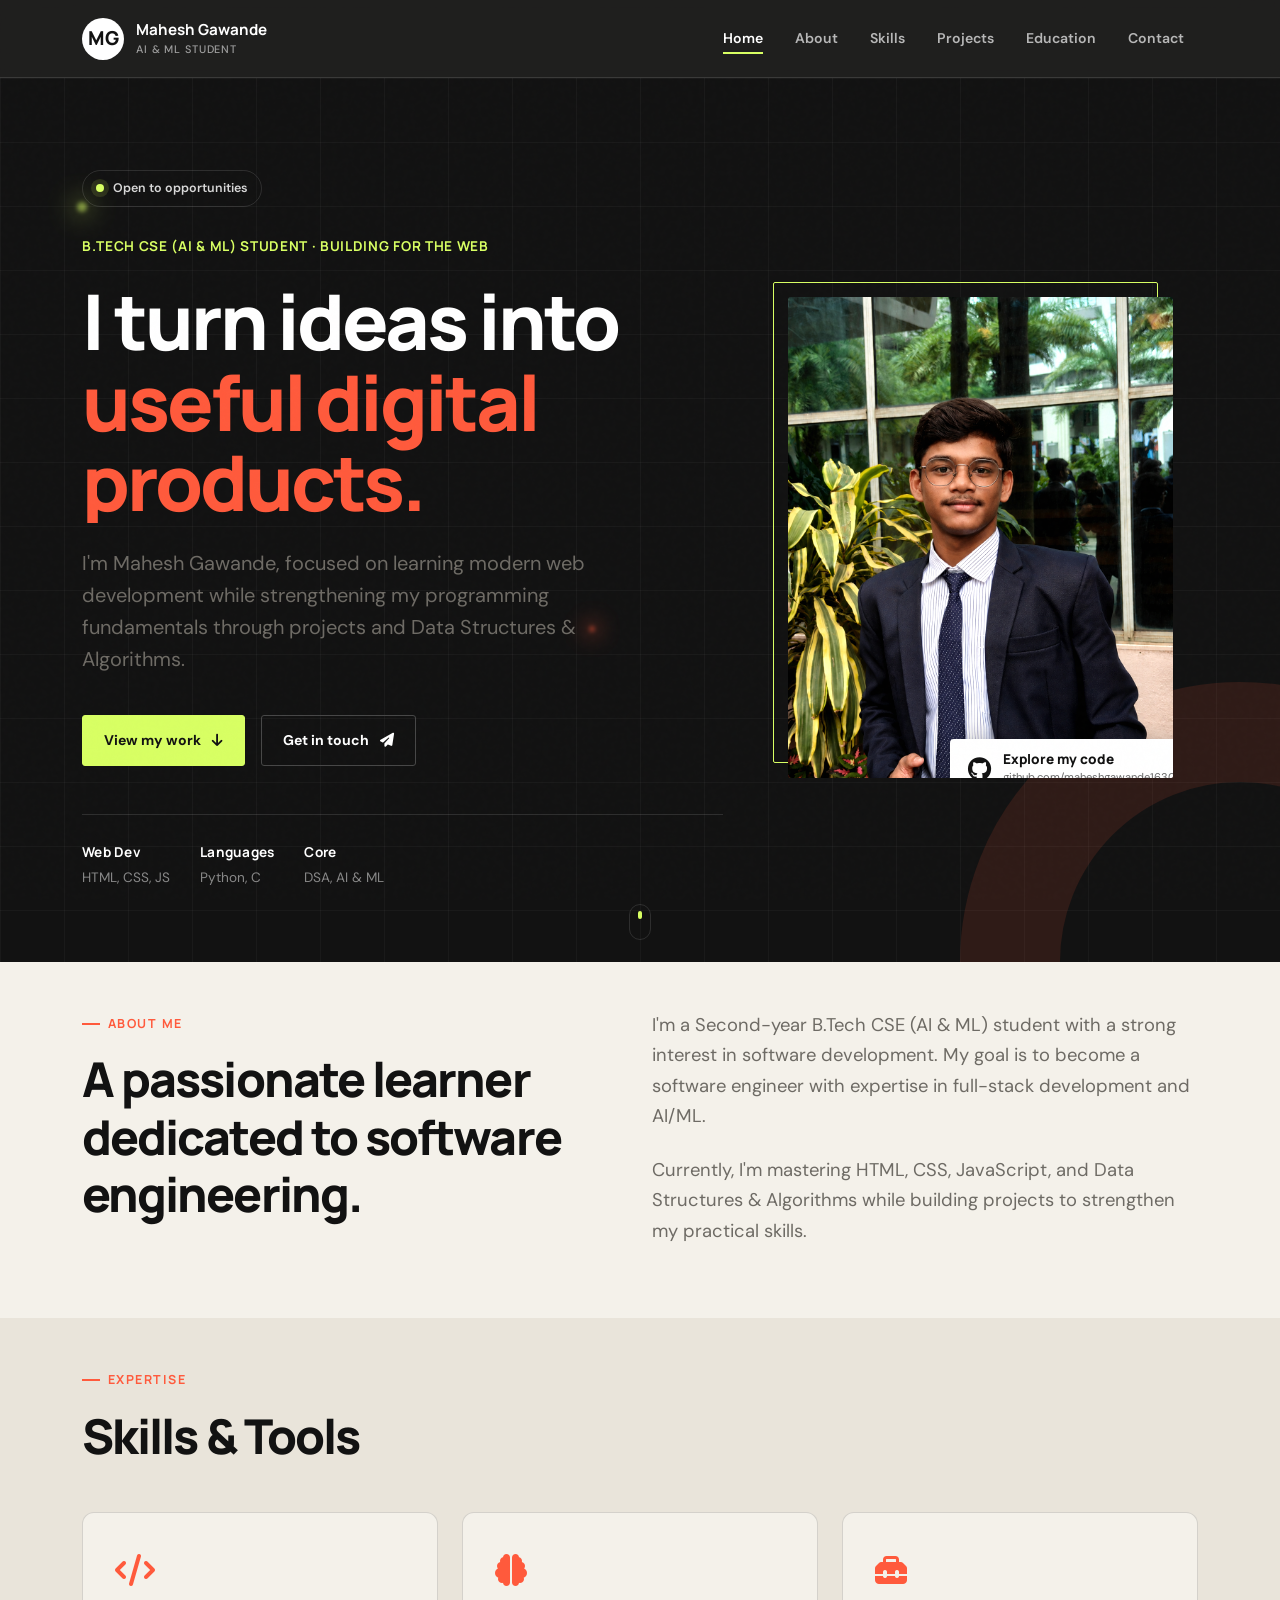
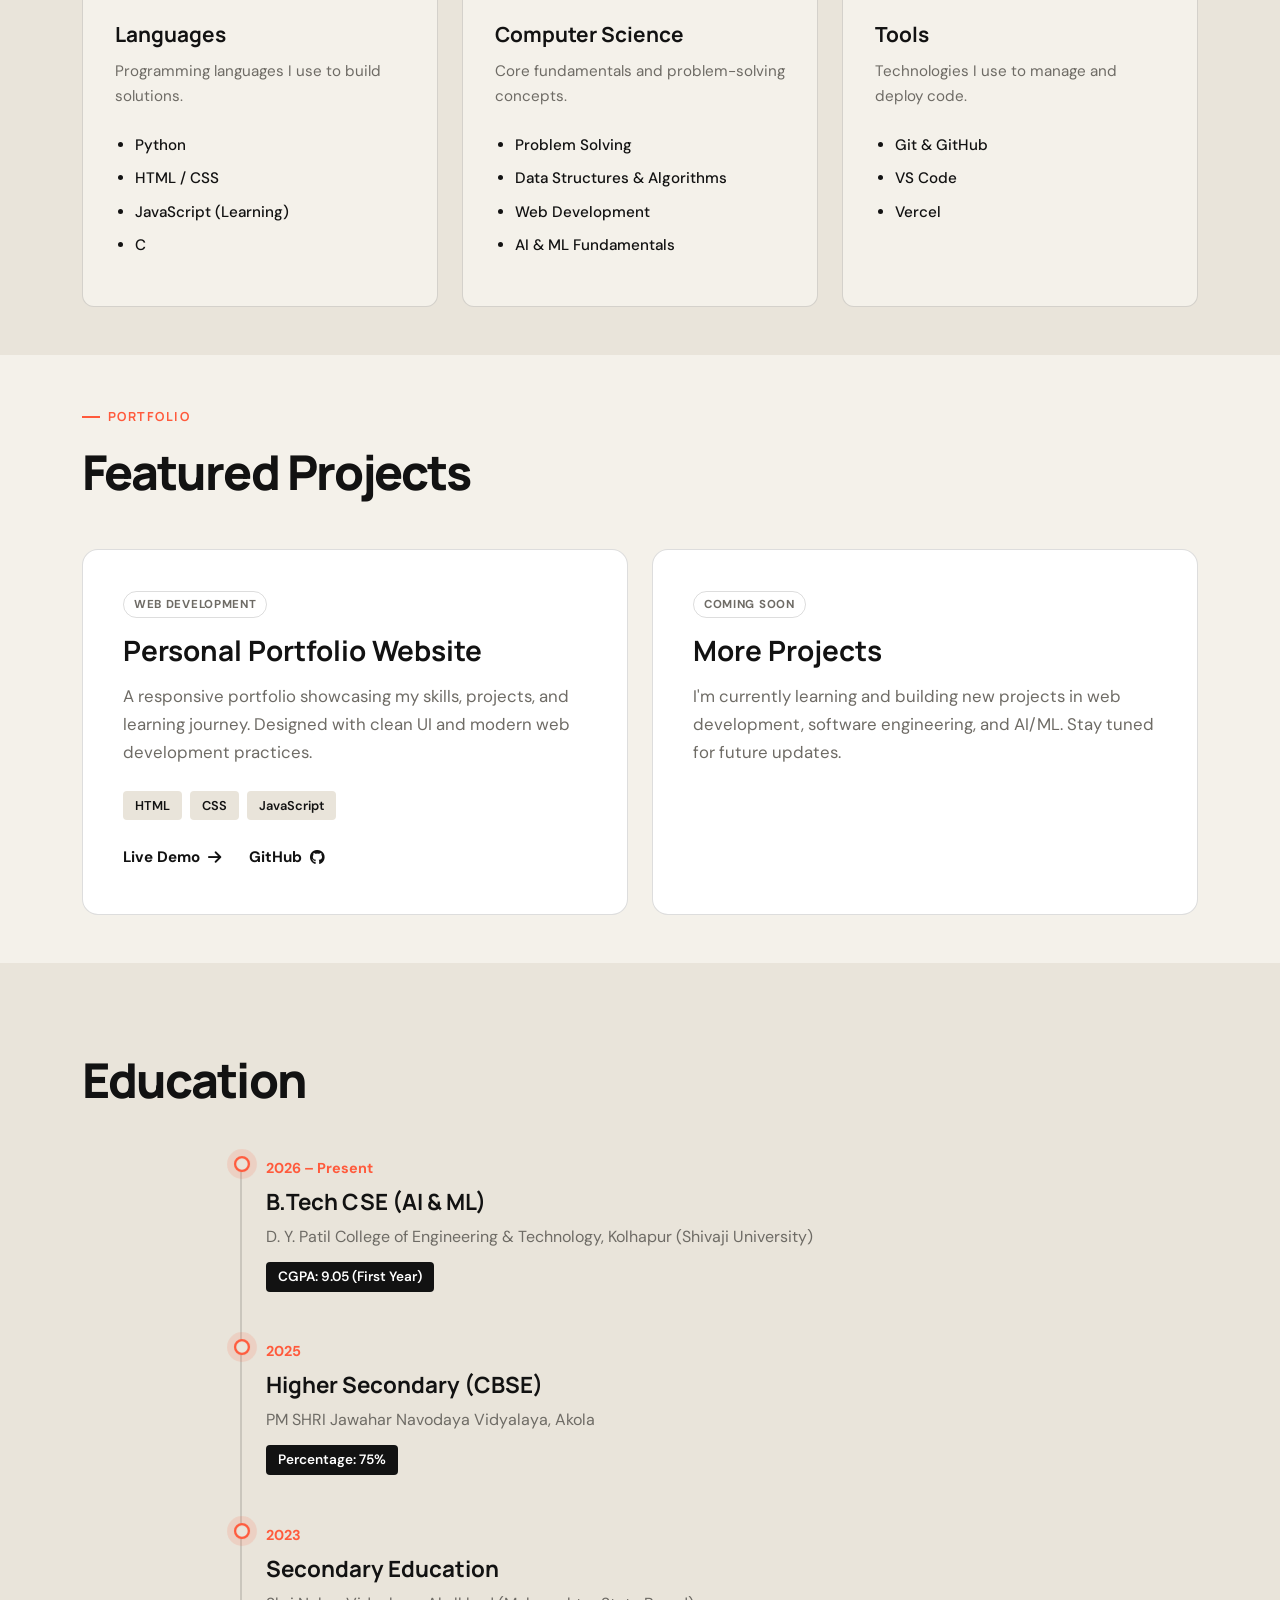
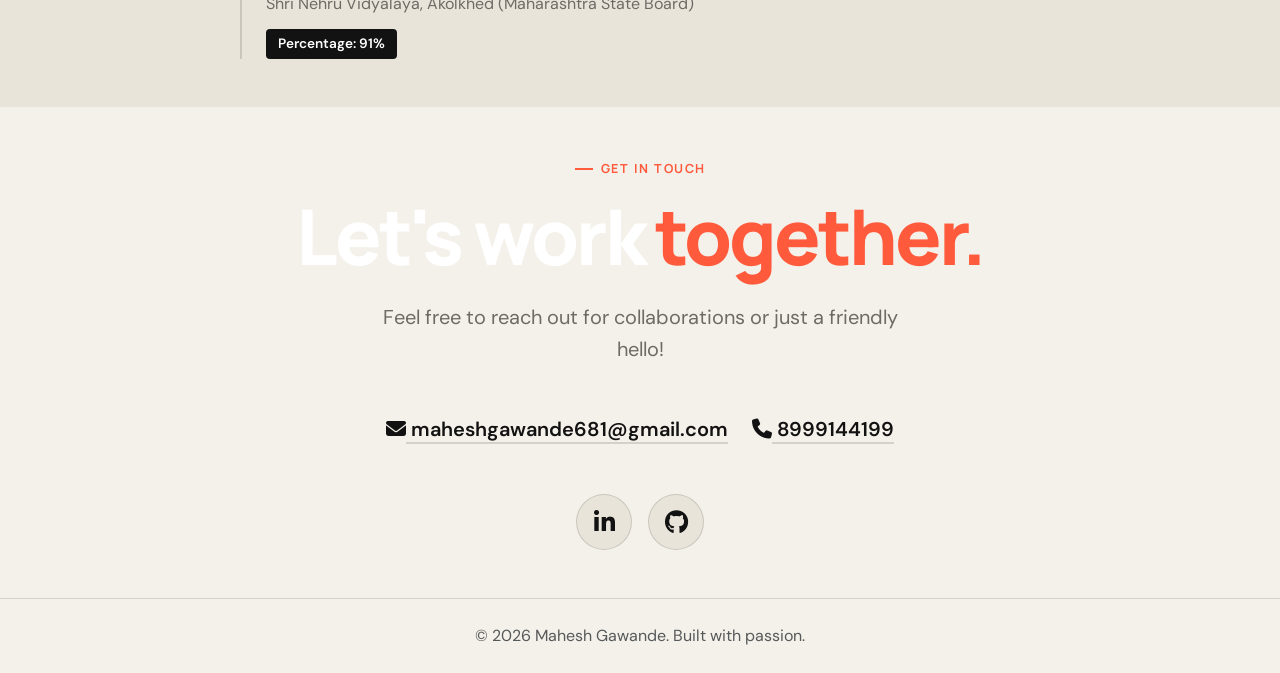
==== commit 3b606ddb: "fixed photo problem" ====
--- a/index.html
+++ b/index.html
@@ -20,6 +20,10 @@
     <link rel="stylesheet" href="style.css">
 </head>
 <body>
+    <!-- Custom cursor dot (desktop only, CSS hides it on touch) -->
+    <div class="cursor-dot" aria-hidden="true"></div>
+    <div class="cursor-ring" aria-hidden="true"></div>
+
     <div class="scroll-progress" aria-hidden="true"><span></span></div>
     
     <nav class="navbar navbar-expand-lg navbar-dark sticky-top" aria-label="Main navigation">
@@ -47,38 +51,48 @@
 
     <main>
         <section id="home" class="hero-section d-flex align-items-center">
+            <!-- ambient floating shapes for depth -->
+            <div class="hero-orb hero-orb-1" aria-hidden="true"></div>
+            <div class="hero-orb hero-orb-2" aria-hidden="true"></div>
+
             <div class="container">
                 <div class="row align-items-center gy-5 flex-column-reverse flex-lg-row">
-                    <div class="col-lg-7 fade-in-up">
-                        <div class="availability-pill"><span></span> Open to opportunities</div>
-                        <p class="hero-kicker">B.Tech CSE (AI & ML) Student · Building for the web</p>
-                        <h1 class="hero-title">I turn ideas into <span>useful digital products.</span></h1>
-                        <p class="hero-description">
-                            I'm Mahesh Gawande, focused on learning modern web development while strengthening my programming fundamentals through projects and Data Structures & Algorithms.
-                        </p>
-                        <div class="hero-actions d-flex gap-3 flex-wrap">
-                            <a href="#projects" class="btn custom-btn custom-btn-primary">
-                                View my work <i class="fa-solid fa-arrow-down"></i>
-                            </a>
-                            <a href="#contact" class="btn custom-btn">
-                                Get in touch <i class="fa-solid fa-paper-plane"></i>
-                            </a>
-                        </div>
-                        <div class="hero-meta">
-                            <div><strong>Web Dev</strong><span>HTML, CSS, JS</span></div>
-                            <div><strong>Languages</strong><span>Python, C</span></div>
-                            <div><strong>Core</strong><span>DSA, AI & ML</span></div>
-                        </div>
-                    </div>
-                    <div class="col-lg-5 fade-in-up">
-                        <div class="hero-portrait-wrapper">
+                    <div class="col-lg-7">
+                        <div class="hero-anim">
+                            <div class="availability-pill"><span></span> Open to opportunities</div>
+                            <p class="hero-kicker">B.Tech CSE (AI & ML) Student · Building for the web</p>
+                            <h1 class="hero-title">
+                                <span class="line-mask"><span class="line-inner" style="color: white;">I turn ideas into</span></span>
+                                <span class="line-mask"><span class="line-inner accent-text">useful digital products.</span></span>
+                            </h1>
+                            <p class="hero-description">
+                                I'm Mahesh Gawande, focused on learning modern web development while strengthening my programming fundamentals through projects and Data Structures & Algorithms.
+                            </p>
+                            <div class="hero-actions d-flex gap-3 flex-wrap">
+                                <a href="#projects" class="btn custom-btn custom-btn-primary magnetic">
+                                    <span class="btn-label">View my work <i class="fa-solid fa-arrow-down"></i></span>
+                                </a>
+                                <a href="#contact" class="btn custom-btn magnetic">
+                                    <span class="btn-label">Get in touch <i class="fa-solid fa-paper-plane"></i></span>
+                                </a>
+                            </div>
+                            <div class="hero-meta">
+                                <div><strong>Web Dev</strong><span>HTML, CSS, JS</span></div>
+                                <div><strong>Languages</strong><span>Python, C</span></div>
+                                <div><strong>Core</strong><span>DSA, AI & ML</span></div>
+                            </div>
+                        </div>
+                    </div>
+                    <div class="col-lg-5">
+                        <div class="hero-portrait-wrapper reveal reveal-right">
                             <div class="portrait-frame">
                                 <span class="frame-num">01</span>
                                 <span class="frame-label">DEVELOPER PORTRAIT</span>
                             </div>
-                            <div class="portrait-image-container">
+                            <div class="portrait-image-container tilt-target">
+                                <div class="portrait-shine" aria-hidden="true"></div>
                                 <img src="assets/myphoto.png" alt="Mahesh Gawande" class="hero-portrait">
-                                <a href="https://github.com/maheshgawande1630" target="_blank" rel="noopener noreferrer" class="github-badge">
+                                <a href="https://github.com/maheshgawande1630" target="_blank" rel="noopener noreferrer" class="github-badge magnetic">
                                     <i class="fa-brands fa-github"></i>
                                     <div>
                                         <strong>Explore my code</strong>
@@ -90,19 +104,20 @@
                     </div>
                 </div>
             </div>
+            <a href="#about" class="scroll-cue" aria-hidden="true"><span></span></a>
         </section>
 
         <section id="about" class="about-section py-5 section-padding">
             <div class="container">
                 <div class="row">
                     <div class="col-lg-6">
-                        <p class="section-kicker">About Me</p>
-                        <h2 class="section-title">A passionate learner dedicated to software engineering.</h2>
+                        <p class="section-kicker reveal">About Me</p>
+                        <h2 class="section-title reveal">A passionate learner dedicated to software engineering.</h2>
                     </div>
                     <div class="col-lg-6">
                         <div class="about-text">
-                            <p>I'm a Second-year B.Tech CSE (AI & ML) student with a strong interest in software development. My goal is to become a software engineer with expertise in full-stack development and AI/ML.</p>
-                            <p>Currently, I'm mastering HTML, CSS, JavaScript, and Data Structures & Algorithms while building projects to strengthen my practical skills.</p>
+                            <p class="reveal">I'm a Second-year B.Tech CSE (AI & ML) student with a strong interest in software development. My goal is to become a software engineer with expertise in full-stack development and AI/ML.</p>
+                            <p class="reveal">Currently, I'm mastering HTML, CSS, JavaScript, and Data Structures & Algorithms while building projects to strengthen my practical skills.</p>
                         </div>
                     </div>
                 </div>
@@ -111,12 +126,12 @@
 
         <section id="skills" class="skills-section bg-alt py-5 section-padding">
             <div class="container">
-                <p class="section-kicker">Expertise</p>
-                <h2 class="section-title mb-5">Skills & Tools</h2>
-                
-                <div class="row g-4">
+                <p class="section-kicker reveal">Expertise</p>
+                <h2 class="section-title mb-5 reveal">Skills & Tools</h2>
+                
+                <div class="row g-4 reveal-stagger">
                     <div class="col-md-4">
-                        <div class="skill-card">
+                        <div class="skill-card reveal-item tilt-card">
                             <div class="icon"><i class="fa-solid fa-code"></i></div>
                             <h4>Languages</h4>
                             <p>Programming languages I use to build solutions.</p>
@@ -130,7 +145,7 @@
                     </div>
                     
                     <div class="col-md-4">
-                        <div class="skill-card">
+                        <div class="skill-card reveal-item tilt-card">
                             <div class="icon"><i class="fa-solid fa-brain"></i></div>
                             <h4>Computer Science</h4>
                             <p>Core fundamentals and problem-solving concepts.</p>
@@ -144,7 +159,7 @@
                     </div>
                     
                     <div class="col-md-4">
-                        <div class="skill-card">
+                        <div class="skill-card reveal-item tilt-card">
                             <div class="icon"><i class="fa-solid fa-toolbox"></i></div>
                             <h4>Tools</h4>
                             <p>Technologies I use to manage and deploy code.</p>
@@ -161,13 +176,13 @@
 
         <section id="projects" class="projects-section py-5 section-padding">
             <div class="container">
-                <p class="section-kicker">Portfolio</p>
-                <h2 class="section-title mb-5">Featured Projects</h2>
-                
-                <div class="row g-4">
+                <p class="section-kicker reveal">Portfolio</p>
+                <h2 class="section-title mb-5 reveal">Featured Projects</h2>
+                
+                <div class="row g-4 reveal-stagger">
                     <!-- Project 1 -->
                     <div class="col-lg-6">
-                        <div class="project-card">
+                        <div class="project-card reveal-item tilt-card">
                             <div class="project-content">
                                 <p class="project-type">Web Development</p>
                                 <h3>Personal Portfolio Website</h3>
@@ -187,7 +202,7 @@
 
                     <!-- Project 2 -->
                     <div class="col-lg-6">
-                        <div class="project-card">
+                        <div class="project-card reveal-item tilt-card">
                             <div class="project-content">
                                 <p class="project-type">Coming Soon</p>
                                 <h3>More Projects</h3>
@@ -206,22 +221,23 @@
 
         <section id="education" class="education-section bg-alt py-5 section-padding">
             <div class="container">
-                <p class="section-kicker">Background</p>
-                <h2 class="section-title mb-5">Education</h2>
+                <p class="section-kicker reveal">Background</p>
+                <h2 class="section-title mb-5 reveal">Education</h2>
                 
                 <div class="timeline">
+                    <div class="timeline-fill" aria-hidden="true"></div>
                     <!-- Item 1 -->
-                    <div class="timeline-item">
+                    <div class="timeline-item reveal reveal-left">
                         <div class="timeline-date">2026 – Present</div>
                         <div class="timeline-content">
                             <h3>B.Tech CSE (AI & ML)</h3>
                             <p class="institution">D. Y. Patil College of Engineering & Technology, Kolhapur (Shivaji University)</p>
-                            <p class="grade">CGPA: 9.05 (First Year)</p>
+                            <span class="score">CGPA: 9.05 (First Year)</span>
                         </div>
                     </div>
                     
                     <!-- Item 2 -->
-                    <div class="timeline-item">
+                    <div class="timeline-item reveal reveal-left">
                         <div class="timeline-date">2025</div>
                         <div class="timeline-content">
                             <h3>Higher Secondary (CBSE)</h3>
@@ -231,7 +247,7 @@
                     </div>
                     
                     <!-- Item 3 -->
-                    <div class="timeline-item">
+                    <div class="timeline-item reveal reveal-left">
                         <div class="timeline-date">2023</div>
                         <div class="timeline-content">
                             <h3>Secondary Education</h3>
@@ -245,18 +261,18 @@
 
         <section id="contact" class="contact-section py-5 section-padding">
             <div class="container text-center">
-                <p class="section-kicker">Get In Touch</p>
-                <h2 class="hero-title mb-4">Let's work <span>together.</span></h2>
-                <p class="hero-description mx-auto mb-5">Feel free to reach out for collaborations or just a friendly hello!</p>
-                
-                <div class="contact-details d-flex justify-content-center gap-4 flex-wrap mb-5">
+                <p class="section-kicker reveal">Get In Touch</p>
+                <h2 class="hero-title mb-4 reveal">Let's work <span>together.</span></h2>
+                <p class="hero-description mx-auto mb-5 reveal">Feel free to reach out for collaborations or just a friendly hello!</p>
+                
+                <div class="contact-details d-flex justify-content-center gap-4 flex-wrap mb-5 reveal">
                     <a href="mailto:maheshgawande681@gmail.com" class="contact-link"><i class="fa-solid fa-envelope"></i> maheshgawande681@gmail.com</a>
                     <a href="tel:8999144199" class="contact-link"><i class="fa-solid fa-phone"></i> 8999144199</a>
                 </div>
                 
-                <div class="social-links d-flex justify-content-center gap-3">
-                    <a href="https://linkedin.com/in/mahesh-gawande-583196369" target="_blank" class="social-btn"><i class="fa-brands fa-linkedin-in"></i></a>
-                    <a href="https://github.com/maheshgawande1630" target="_blank" class="social-btn"><i class="fa-brands fa-github"></i></a>
+                <div class="social-links d-flex justify-content-center gap-3 reveal">
+                    <a href="https://linkedin.com/in/mahesh-gawande-583196369" target="_blank" class="social-btn magnetic"><i class="fa-brands fa-linkedin-in"></i></a>
+                    <a href="https://github.com/maheshgawande1630" target="_blank" class="social-btn magnetic"><i class="fa-brands fa-github"></i></a>
                 </div>
             </div>
         </section>
@@ -271,4 +287,4 @@
     <script src="https://cdn.jsdelivr.net/npm/bootstrap@5.3.0/dist/js/bootstrap.bundle.min.js"></script>
     <script src="script.js"></script>
 </body>
-</html>
+</html>
